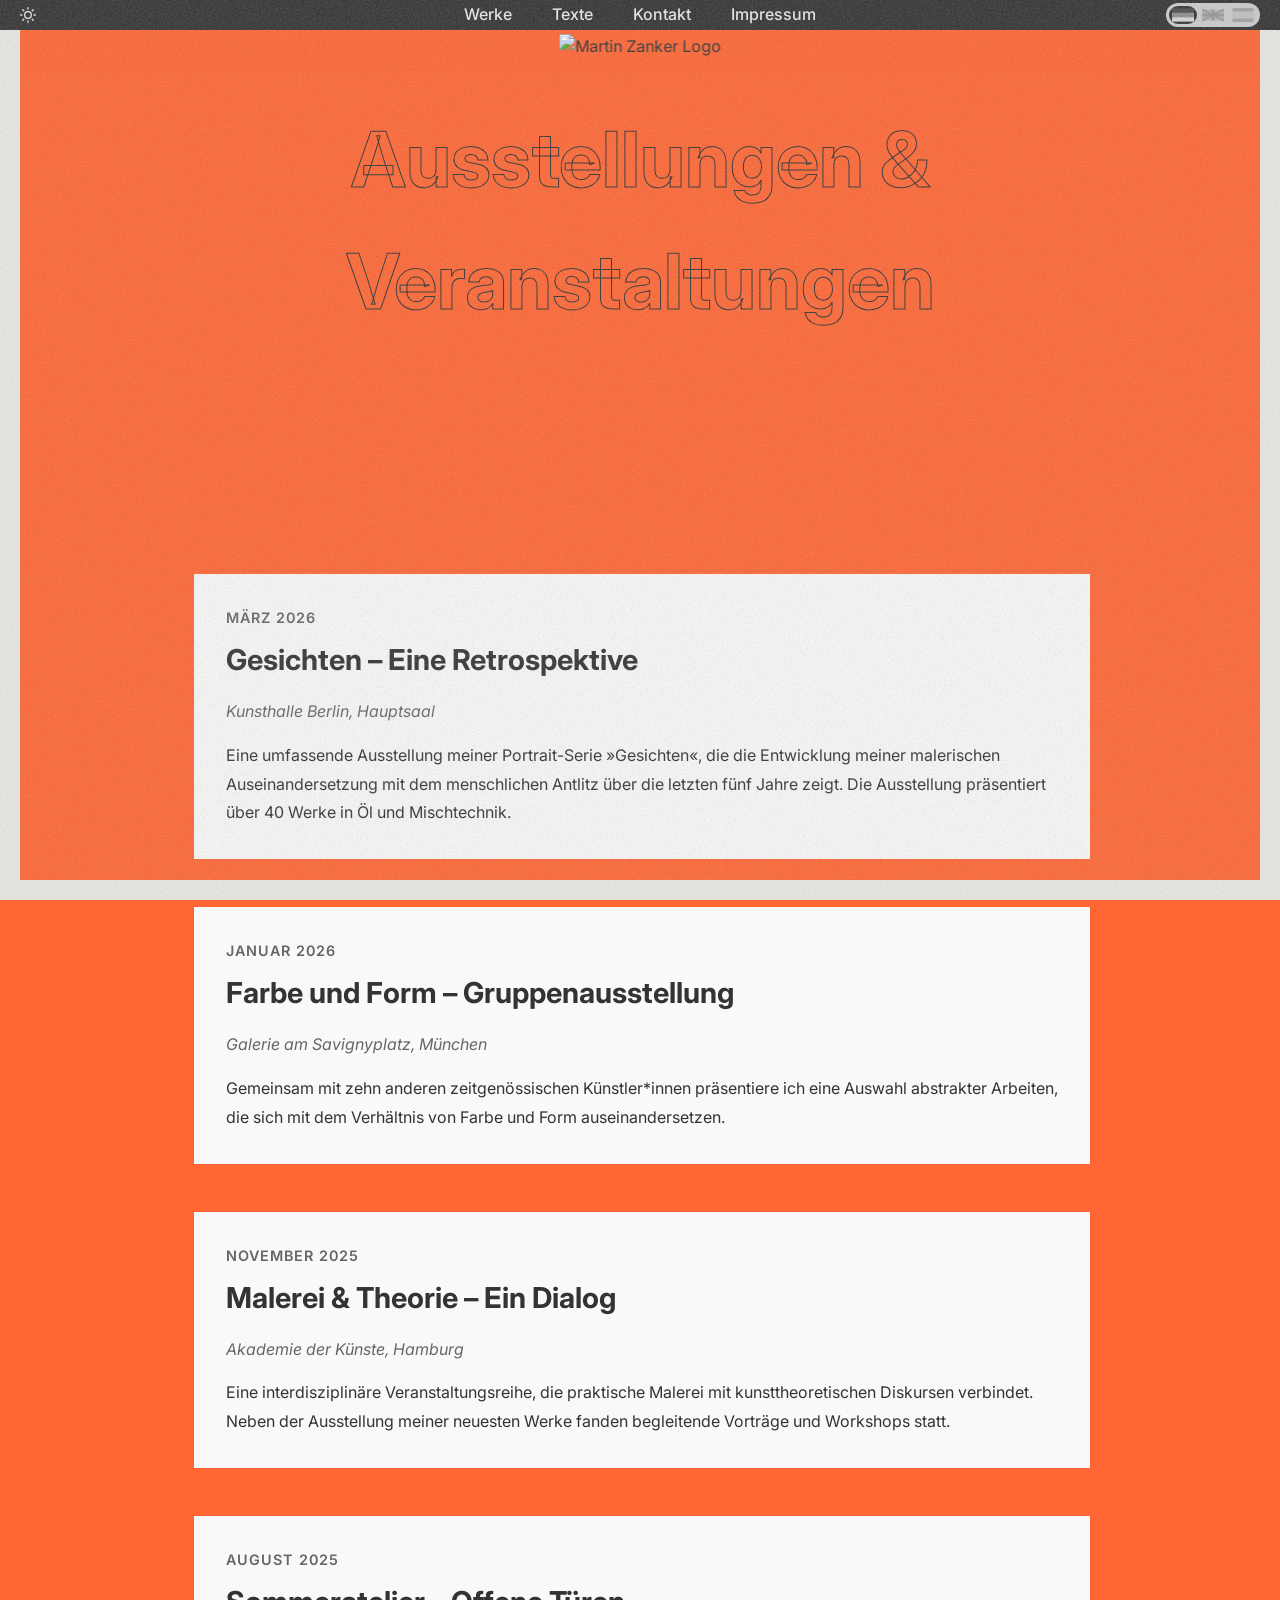
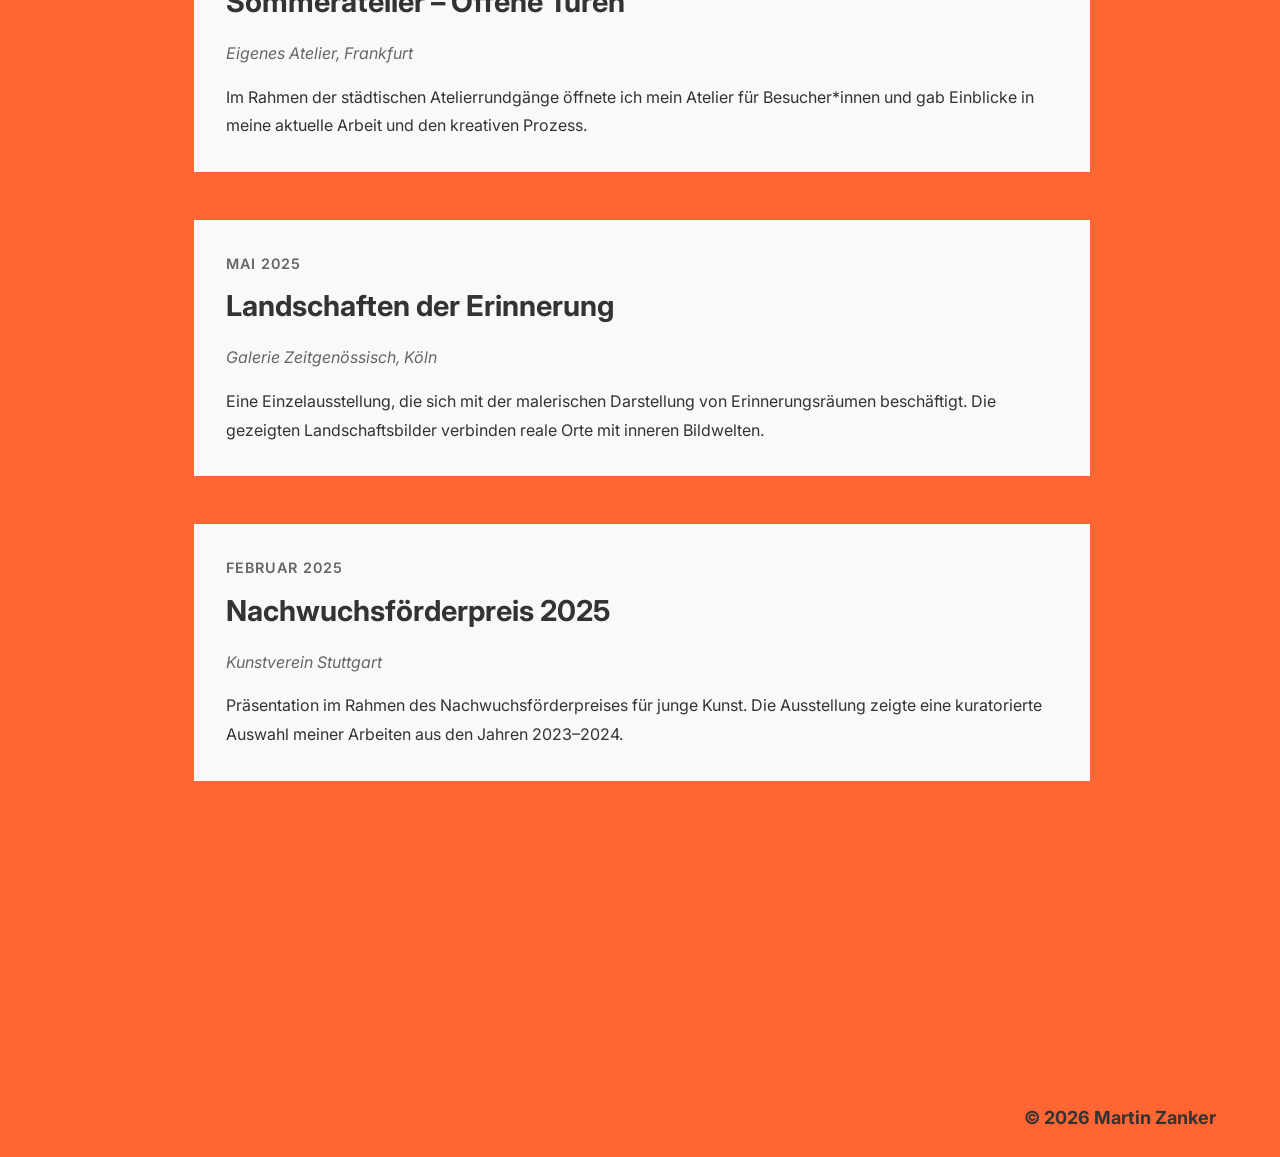
==== Code/ausstellungen.html @ c97e8cd6 "fix: iOS-Safari-Rahmenfarbe, Michael-Seitenende & Bild-Resichtbarkeit - theme-color auf allen Seiten" ====
<!DOCTYPE html>
<html lang="de">
<head>
    <meta charset="UTF-8">
    <meta name="viewport" content="width=device-width, initial-scale=1.0">
    <!-- Rahmenfarbe für die iOS-Safari-Balken; per JS (setTheme) an den Dark-Mode-Toggle gekoppelt -->
    <meta name="theme-color" content="#ff6633">
    <title>Ausstellungen - Martin Zanker</title>
    <link rel="stylesheet" href="css/styles.css">
</head>
<body class="sub-page">

    <!-- Background stripes -->
    <div class="background-stripe-top"></div>
    <div class="background-stripe-left"></div>
    <div class="background-stripe-right"></div>
    <div class="background-stripe-bottom"></div>

    <!-- Frame borders -->
    <div class="frame-border-left"></div>
    <div class="frame-border-right"></div>

    <!-- Header backdrop - solid orange behind blur -->
    <div class="header-backdrop"></div>

    <!-- Navigation -->
    <nav class="main-nav">
        <div class="nav-container">
            <label class="theme-switch">
                <input type="checkbox" class="theme-switch__checkbox">
                <div class="theme-switch__sun"></div>
                <div class="theme-switch__moon"></div>
            </label>
            <!-- Locale-Toggle (DE/EN) -->
            <div class="locale-switch" role="group" aria-label="Sprache / Language">
                <button class="locale-switch__btn active" data-locale="de" title="Deutsch" aria-label="Deutsch">
                    <svg xmlns="http://www.w3.org/2000/svg" viewBox="0 0 5 3">
                        <rect width="5" height="1" y="0" fill="currentColor" opacity="0.9"/>
                        <rect width="5" height="1" y="1" fill="currentColor" opacity="0.5"/>
                        <rect width="5" height="1" y="2" fill="currentColor" opacity="0.15"/>
                    </svg>
                </button>
                <button class="locale-switch__btn" data-locale="en" title="English" aria-label="English">
                    <svg xmlns="http://www.w3.org/2000/svg" viewBox="0 0 60 30">
                        <rect width="60" height="30" fill="currentColor" opacity="0.4"/>
                        <path d="M0,0 L60,30 M60,0 L0,30" stroke="currentColor" stroke-opacity="0.8" stroke-width="6"/>
                        <rect x="0" y="11" width="60" height="8" fill="currentColor" opacity="0.85"/>
                        <rect x="26" y="0" width="8" height="30" fill="currentColor" opacity="0.85"/>
                        <rect x="0" y="13" width="60" height="4" fill="currentColor" opacity="0.5"/>
                        <rect x="28" y="0" width="4" height="30" fill="currentColor" opacity="0.5"/>
                    </svg>
                </button>
                <button class="locale-switch__btn" data-locale="es" title="Español" aria-label="Español">
                    <svg xmlns="http://www.w3.org/2000/svg" viewBox="0 0 3 2">
                        <rect width="3" height="0.5" y="0" fill="currentColor" opacity="0.75"/>
                        <rect width="3" height="1" y="0.5" fill="currentColor" opacity="0.2"/>
                        <rect width="3" height="0.5" y="1.5" fill="currentColor" opacity="0.75"/>
                    </svg>
                </button>
            </div>

            <button class="nav-toggle" aria-label="Navigation öffnen" onclick="event.stopPropagation()">
                <span></span>
                <span></span>
                <span></span>
            </button>
            <ul class="nav-menu">
                <li><a href="werke.html" data-de="Werke" data-en="Works" data-es="Obras">Werke</a></li>
                <li><a href="reden.html" data-de="Texte" data-en="Texts" data-es="Textos">Texte</a></li>
                <li><a href="kontakt.html" data-de="Kontakt" data-en="Contact" data-es="Contacto">Kontakt</a></li>
                <li><a href="impressum.html" data-de="Impressum" data-en="Imprint" data-es="Aviso legal">Impressum</a></li>
            </ul>
        </div>
    </nav>

    <!-- Header mit Logo -->
    <header class="fixed-header" onclick="window.location.href='index.html'" style="cursor: pointer;">
        <div class="header-content">
            <img src="img/05_Logo_Inter.gif" alt="Martin Zanker Logo" class="logo-gif logo-gif-light">
            <img src="img/05_Logo_Inter_orange_Transparent.gif" alt="Martin Zanker Logo" class="logo-gif logo-gif-dark">
        </div>
    </header>

    <!-- Page Title -->
    <section class="page-title-section">
        <h1 class="page-title" data-de="Ausstellungen &amp; Veranstaltungen" data-en="Exhibitions &amp; Events" data-es="Exposiciones &amp; Eventos">Ausstellungen &amp; Veranstaltungen</h1>
    </section>

    <!-- Exhibitions List -->
    <section class="exhibitions-section">
        <div class="exhibition-list">

            <div class="exhibition-item">
                <div class="exhibition-date" data-de="März 2026" data-en="March 2026" data-es="Marzo 2026">März 2026</div>
                <div class="locale-de active">
                    <h2>Gesichten – Eine Retrospektive</h2>
                    <p class="exhibition-location">Kunsthalle Berlin, Hauptsaal</p>
                    <p class="exhibition-description">
                        Eine umfassende Ausstellung meiner Portrait-Serie »Gesichten«,
                        die die Entwicklung meiner malerischen Auseinandersetzung mit dem
                        menschlichen Antlitz über die letzten fünf Jahre zeigt.
                        Die Ausstellung präsentiert über 40 Werke in Öl und Mischtechnik.
                    </p>
                </div>
                <div class="locale-en">
                    <h2>Gesichten – A Retrospective</h2>
                    <p class="exhibition-location">Kunsthalle Berlin, Main Hall</p>
                    <p class="exhibition-description">
                        A comprehensive exhibition of my portrait series "Gesichten",
                        tracing the development of my painterly engagement with the
                        human face over the past five years.
                        The exhibition presents over 40 works in oil and mixed media.
                    </p>
                </div>
                <div class="locale-es">
                    <h2>Gesichten – Una retrospectiva</h2>
                    <p class="exhibition-location">Kunsthalle Berlín, Sala principal</p>
                    <p class="exhibition-description">
                        Una exposición exhaustiva de mi serie de retratos "Gesichten",
                        que muestra el desarrollo de mi trabajo pictórico con
                        el rostro humano a lo largo de los últimos cinco años.
                        La exposición presenta más de 40 obras en óleo y técnica mixta.
                    </p>
                </div>
            </div>

            <div class="exhibition-item">
                <div class="exhibition-date" data-de="Januar 2026" data-en="January 2026" data-es="Enero 2026">Januar 2026</div>
                <div class="locale-de active">
                    <h2>Farbe und Form – Gruppenausstellung</h2>
                    <p class="exhibition-location">Galerie am Savignyplatz, München</p>
                    <p class="exhibition-description">
                        Gemeinsam mit zehn anderen zeitgenössischen Künstler*innen
                        präsentiere ich eine Auswahl abstrakter Arbeiten, die sich mit
                        dem Verhältnis von Farbe und Form auseinandersetzen.
                    </p>
                </div>
                <div class="locale-en">
                    <h2>Colour and Form – Group Exhibition</h2>
                    <p class="exhibition-location">Galerie am Savignyplatz, Munich</p>
                    <p class="exhibition-description">
                        Together with ten other contemporary artists, I present a selection
                        of abstract works exploring the relationship between colour and form.
                    </p>
                </div>
                <div class="locale-es">
                    <h2>Color y forma – Exposición colectiva</h2>
                    <p class="exhibition-location">Galerie am Savignyplatz, Múnich</p>
                    <p class="exhibition-description">
                        Junto con diez artistas contemporáneos, presento una selección
                        de obras abstractas que exploran la relación entre color y forma.
                    </p>
                </div>
            </div>

            <div class="exhibition-item">
                <div class="exhibition-date" data-de="November 2025" data-en="November 2025" data-es="Noviembre 2025">November 2025</div>
                <div class="locale-de active">
                    <h2>Malerei &amp; Theorie – Ein Dialog</h2>
                    <p class="exhibition-location">Akademie der Künste, Hamburg</p>
                    <p class="exhibition-description">
                        Eine interdisziplinäre Veranstaltungsreihe, die praktische Malerei
                        mit kunsttheoretischen Diskursen verbindet. Neben der Ausstellung
                        meiner neuesten Werke fanden begleitende Vorträge und Workshops statt.
                    </p>
                </div>
                <div class="locale-en">
                    <h2>Painting &amp; Theory – A Dialogue</h2>
                    <p class="exhibition-location">Akademie der Künste, Hamburg</p>
                    <p class="exhibition-description">
                        An interdisciplinary series of events combining practical painting
                        with art-theoretical discourse. Alongside the exhibition of my
                        latest works, accompanying lectures and workshops took place.
                    </p>
                </div>
                <div class="locale-es">
                    <h2>Pintura &amp; Teoría – Un diálogo</h2>
                    <p class="exhibition-location">Akademie der Künste, Hamburgo</p>
                    <p class="exhibition-description">
                        Una serie interdisciplinar de eventos que combina la pintura
                        práctica con el discurso teórico artístico. Junto a la exposición
                        de mis obras más recientes, tuvieron lugar conferencias y talleres.
                    </p>
                </div>
            </div>

            <div class="exhibition-item">
                <div class="exhibition-date" data-de="August 2025" data-en="August 2025" data-es="Agosto 2025">August 2025</div>
                <div class="locale-de active">
                    <h2>Sommeratelier – Offene Türen</h2>
                    <p class="exhibition-location">Eigenes Atelier, Frankfurt</p>
                    <p class="exhibition-description">
                        Im Rahmen der städtischen Atelierrundgänge öffnete ich mein Atelier
                        für Besucher*innen und gab Einblicke in meine aktuelle Arbeit und
                        den kreativen Prozess.
                    </p>
                </div>
                <div class="locale-en">
                    <h2>Summer Studio – Open Doors</h2>
                    <p class="exhibition-location">Private Studio, Frankfurt</p>
                    <p class="exhibition-description">
                        As part of the city's studio open-day programme, I opened my studio
                        to visitors and offered insights into my current work and creative process.
                    </p>
                </div>
                <div class="locale-es">
                    <h2>Estudio de verano – Puertas abiertas</h2>
                    <p class="exhibition-location">Estudio propio, Fráncfort</p>
                    <p class="exhibition-description">
                        En el marco de las jornadas de puertas abiertas de los estudios
                        de la ciudad, abrí mi estudio a los visitantes y ofrecí una mirada
                        a mi trabajo actual y a mi proceso creativo.
                    </p>
                </div>
            </div>

            <div class="exhibition-item">
                <div class="exhibition-date" data-de="Mai 2025" data-en="May 2025" data-es="Mayo 2025">Mai 2025</div>
                <div class="locale-de active">
                    <h2>Landschaften der Erinnerung</h2>
                    <p class="exhibition-location">Galerie Zeitgenössisch, Köln</p>
                    <p class="exhibition-description">
                        Eine Einzelausstellung, die sich mit der malerischen Darstellung
                        von Erinnerungsräumen beschäftigt. Die gezeigten Landschaftsbilder
                        verbinden reale Orte mit inneren Bildwelten.
                    </p>
                </div>
                <div class="locale-en">
                    <h2>Landscapes of Memory</h2>
                    <p class="exhibition-location">Galerie Zeitgenössisch, Cologne</p>
                    <p class="exhibition-description">
                        A solo exhibition exploring the painterly representation of memory
                        spaces. The landscape works on show connect real places with
                        inner imaginary worlds.
                    </p>
                </div>
                <div class="locale-es">
                    <h2>Paisajes de la memoria</h2>
                    <p class="exhibition-location">Galerie Zeitgenössisch, Colonia</p>
                    <p class="exhibition-description">
                        Una exposición individual que explora la representación pictórica
                        de los espacios de la memoria. Las obras paisajísticas expuestas
                        conectan lugares reales con mundos imaginarios interiores.
                    </p>
                </div>
            </div>

            <div class="exhibition-item">
                <div class="exhibition-date" data-de="Februar 2025" data-en="February 2025" data-es="Febrero 2025">Februar 2025</div>
                <div class="locale-de active">
                    <h2>Nachwuchsförderpreis 2025</h2>
                    <p class="exhibition-location">Kunstverein Stuttgart</p>
                    <p class="exhibition-description">
                        Präsentation im Rahmen des Nachwuchsförderpreises für junge Kunst.
                        Die Ausstellung zeigte eine kuratorierte Auswahl meiner Arbeiten
                        aus den Jahren 2023–2024.
                    </p>
                </div>
                <div class="locale-en">
                    <h2>Young Artists Award 2025</h2>
                    <p class="exhibition-location">Kunstverein Stuttgart</p>
                    <p class="exhibition-description">
                        Presentation as part of the emerging artists award for young art.
                        The exhibition showed a curated selection of my works from 2023–2024.
                    </p>
                </div>
                <div class="locale-es">
                    <h2>Premio a jóvenes artistas 2025</h2>
                    <p class="exhibition-location">Kunstverein Stuttgart</p>
                    <p class="exhibition-description">
                        Presentación en el marco del premio de fomento a jóvenes artistas.
                        La exposición mostró una selección curada de mis obras de 2023–2024.
                    </p>
                </div>
            </div>

        </div>
    </section>

    <script src="js/script.js"></script>

    <!-- Copyright -->
    <p style="text-align: right; padding: 14rem var(--spacing-container) 1.5rem; color: var(--color-dark); font-size: var(--font-size-body); font-weight: bold;">&copy; 2026 Martin Zanker</p>
</body>
</html>
---- Code/css/styles.css ----
/* =============== FONTS =============== */

@import url('https://fonts.googleapis.com/css2?family=Inter:wght@400..900&display=swap');

@font-face {
    font-family: 'ZIGZAG';
    src: url('../fonts/ZIGZAG-NotRounded.woff2') format('woff2');
    font-weight: normal;
    font-style: normal;
}

@font-face {
    font-family: 'Andron';
    src: url('../fonts/Andron Freefont LAT Reg.woff2') format('woff2');
    font-weight: normal;
    font-style: normal;
}

/* =============== CSS CUSTOM PROPERTIES =============== */
/* Responsive values using clamp(min, preferred, max) */

:root {
    /* Colors */
    --color-primary: #ff6633;
    --color-dark: #333333;
    --color-light: #E9E9E4;
    --color-gray: #cccccc;
    --color-gray-dark: #666666;

    /* Typography - fluid scaling */
    --font-size-heading-large: clamp(48px, 8vw + 1rem, 108px);
    --font-size-heading-medium: clamp(36px, 6vw + 0.5rem, 81px);
    --font-size-body: clamp(14px, 1vw + 0.5rem, 18px);
    --font-size-body-large: clamp(16px, 1.2vw + 0.5rem, 20px);

    /* Spacing - fluid scaling */
    --spacing-section: clamp(40px, 8vh, 100px);
    --spacing-container: clamp(16px, 5vw, 80px);
    --spacing-box-padding: clamp(24px, 4vw, 80px);

    /* Frame sizes */
    --frame-width: clamp(12px, 1.5vw, 20px);
    --nav-height: 30px;
    --header-height-max: 123px;
    --header-height-min: 43px;

    /* Image sizes - responsive */
    --image-alex-width: clamp(288px, 50.4vw, 605px);
    --image-ben-height: clamp(200px, 40vh, 500px);

    /* Grid system (Müller-Brockmann) – 3 Spalten + 2 Gutters innerhalb der Seitenränder */
    --grid-gutter: 40px;
    /* 1 Spalte = (Viewport − 2×Seitenrand − 2×Gutter) / 3.
       Untergrenze 440px = der Wert am 2-Spalten-Bereich (≤1300px), damit die Bilder beim
       Überschreiten von 1300px nicht schrumpfen (stetiger Übergang statt Sprung 440→372). */
    --img-col-width: clamp(440px, calc((100vw - 2 * var(--spacing-container) - 2 * var(--grid-gutter)) / 3), 500px);

    /* Komposition: Abstand MALEREI-Oberkante zu Alex-Oberkante */
    --malerei-alex-gap: clamp(50px, 8vw, 100px);

    /* Komposition: Abstand KONZEPT-Anchor-Oberkante zu Box-Oberkante */
    --konzept-anchor-box-gap: 80px;
    /* Kalibrierung für Anchor-Position (fester Pixel-Wert) */
    --konzept-anchor-calibration: 200px;

    /* Position offsets - these replace hard-coded vh values */
    --heading-top-offset: clamp(100px, 18vh, 200px);
    --konzept-offset: clamp(300px, 53vh, 600px);
    --gesichten-offset: clamp(250px, 47vh, 550px);
    /* Box-Offset jetzt fix in Pixel für konstanten Anchor-Abstand */
    --box-margin-offset: 550px;
}

/* =============== RESET / BASIS =============== */

* {
    margin: 0;
    padding: 0;
    box-sizing: border-box;
}

html {
    scroll-behavior: smooth;
    overflow-x: hidden; /* Verhindert horizontalen Viewport-Overflow durch 120vw-Boxen (v.a. Portrait) */
    background-color: #E9E9E4; /* Light frame color for overscroll */
    overscroll-behavior-y: none;
}

body {
    font-family: 'Inter', -apple-system, BlinkMacSystemFont, 'Segoe UI', sans-serif;
    font-size: 16px;
    line-height: 1.6;
    position: relative;
    overflow-x: hidden;
    color: #333333;
    background-color: #ff6633; /* Match html background - prevents transparency issues */
    overscroll-behavior-y: none; /* Prevent rubber band effect */
    hyphens: auto;
    -webkit-hyphens: auto;
}

/* Fixed frame border - split into separate elements for different z-indexes */
/* Bottom border - above everything */
body::before {
    content: '';
    position: fixed;
    left: 0;
    right: 0;
    bottom: 0;
    height: 20px;
    background-color: #E9E9E4;
    pointer-events: none;
    z-index: 9999; /* Above all content, below grain overlay (10000) */
}

/* Left and right vertical frame borders - above content but below nav layers */
.frame-border-left,
.frame-border-right {
    position: fixed;
    top: 29px; /* 1px Überlappung mit stripe-top gegen Sub-Pixel-Linie */
    bottom: 19px; /* 1px Überlappung mit stripe-bottom */
    width: 20px;
    background-color: #E9E9E4;
    pointer-events: none;
    z-index: 999; /* Above header (998), below nav/stripe-top (1000) */
}

.frame-border-left {
    left: 0;
}

.frame-border-right {
    right: 0;
}

/* Fix for Safari bottom bar color sampling */
.bottom-bar-fix {
    position: fixed;
    bottom: 0;
    left: 0;
    right: 0;
    height: 1px;
    background-color: #E9E9E4; /* Match light frame */
    z-index: 10001; /* Above everything */
    pointer-events: none;
}

body.dark-mode .bottom-bar-fix {
    background-color: #1a1a1a; /* Match dark frame */
}

/* Paper texture overlay - coarser grain for main page */
body::after {
    content: '';
    position: fixed;
    top: 0;
    left: 0;
    width: 100%;
    height: 100%;
    pointer-events: none;
    z-index: 10000;
    background-image: url("data:image/svg+xml,%3Csvg viewBox='0 0 256 256' xmlns='http://www.w3.org/2000/svg'%3E%3Cfilter id='paper'%3E%3CfeTurbulence type='fractalNoise' baseFrequency='0.5' numOctaves='3' stitchTiles='stitch'/%3E%3CfeColorMatrix type='matrix' values='0.3 0.3 0.3 0 0 0.3 0.3 0.3 0 0 0.3 0.3 0.3 0 0 0 0 0 1 0'/%3E%3C/filter%3E%3Crect width='100%25' height='100%25' filter='url(%23paper)' fill='%23808080'/%3E%3C/svg%3E");
    background-size: 250px 250px;
    background-repeat: repeat;
    opacity: 0.25; /* Light mode - stronger grain */
}

/* Dark mode grain - reduced opacity */
body.dark-mode::after {
    opacity: 0.20;
}

/* Background stripes - dark gray frame behind navigation */
.background-stripe-top,
.background-stripe-bottom,
.background-stripe-left,
.background-stripe-right {
    position: fixed;
    background-color: #333333;
    z-index: 1; /* Above body background, below content (5) and header (998) */
    pointer-events: none;
}

.background-stripe-top {
    top: 0;
    left: 0;
    right: 0;
    height: 30px;
    z-index: 1000; /* Same level as nav — covers frame-border corners at top */
}

.background-stripe-bottom {
    bottom: 0;
    left: 0;
    right: 0;
    height: 20px;
}

.background-stripe-left {
    top: 0;
    bottom: 0;
    left: 0;
    width: 20px;
}

.background-stripe-right {
    top: 0;
    bottom: 0;
    right: 0;
    width: 20px;
}

/* =============== NAVIGATION =============== */

.main-nav {
    position: fixed;
    top: 0;
    left: 0;
    width: 100%;
    background-color: rgba(51, 51, 51, 0.8); /* 80% opaque dark gray with blur */
    backdrop-filter: blur(20px) saturate(180%);
    -webkit-backdrop-filter: blur(20px) saturate(180%);
    z-index: 1000;
    box-shadow: none;
    height: 30px;
    cursor: pointer;
}

/* Solid layer below nav - content scrolls between these layers */

.nav-container {
    max-width: 1400px;
    margin: 0 auto;
    padding: 0 5%;
    display: flex;
    justify-content: center;
    align-items: center;
    height: 30px;
    position: relative;
}

.nav-logo {
    display: none;
}

.nav-menu {
    display: flex;
    list-style: none;
    gap: 2.5rem;
}

.nav-menu li a {
    color: #E9E9E4;
    text-decoration: none;
    font-weight: 500;
    transition: opacity 0.3s;
    position: relative;
}

.nav-menu li a:hover {
    opacity: 0.8;
}

.nav-menu li a::after {
    content: '';
    position: absolute;
    bottom: -5px;
    left: 0;
    width: 0;
    height: 2px;
    background-color: #E9E9E4;
    transition: width 0.3s;
}

.nav-menu li a:hover::after {
    width: 100%;
}

/* Mobile Navigation Toggle */
.nav-toggle {
    display: none;
    flex-direction: column;
    background: none;
    border: none;
    cursor: pointer;
    padding: 0;
}

.nav-toggle span {
    width: 25px;
    height: 3px;
    background-color: #E9E9E4;
    margin: 3px 0;
    transition: 0.3s;
}

/* =============== HEADER =============== */

/* Orange backdrop behind header - prevents blur artifacts */
.header-backdrop {
    position: fixed;
    top: 0;
    left: 0;
    right: 0;
    height: 153px; /* Nav (30px) + shrinking Header max (123px) */
    background-color: #ff6633;
    z-index: 2; /* Above background-stripes (1), below content (5) */
    pointer-events: none;
}

.sub-page .header-backdrop {
    height: 73px; /* Nav (30px) + fixed header (43px) */
}

header {
    position: fixed;
    top: 30px;
    left: 0;
    display: flex;
    justify-content: center;
    align-items: center;
    width: 100%;
    background-color: rgba(255, 102, 51, 0.75); /* 75% opaque orange with blur */
    backdrop-filter: blur(25px) saturate(100%);
    -webkit-backdrop-filter: blur(25px) saturate(100%);
    border-top: none;
    border-bottom: none;
    z-index: 998;
    box-shadow: none;
}

/* Shrinking header (landing page) - starts at 123px, shrinks to 43px */
.shrinking-header {
    height: 123px;
    transition: none; /* No CSS transition, JS handles it directly */
}

/* Fixed header (other pages) - always 43px */
.fixed-header {
    height: 43px;
}

.fixed-header .logo-gif {
    height: 32px;
    transform: translate(-50%, calc(-50% - 2px));
}

.header-content {
    position: relative;
    width: 100%;
    height: 100%;
    display: flex;
    justify-content: center;
    align-items: center;
}

/* Logo video - replaces logo text */
.logo-video,
.logo-gif {
    height: 86px; /* 20% smaller than MALEREI (108px × 0.8 = 86px) */
    width: auto;
    max-width: calc(100vw - 2rem - 40px); /* Nie breiter als Fenster minus Padding und Rahmen */
    object-fit: contain; /* Seitenverhältnis beibehalten, nie stauchen */
    will-change: transform, height;
    transition: none;
    position: absolute;
    top: 50%;
    left: 50%;
    transform: translate(-50%, -50%);
    display: block;
}

/* Logo text - simple dark gray text like MALEREI (kept for fallback) */
.logo-text {
    font-family: 'Inter', sans-serif;
    font-size: 108px; /* Same as MALEREI */
    font-weight: 700;
    letter-spacing: -0.08em; /* Same tight spacing as MALEREI */
    text-transform: uppercase;
    margin: 0;
    color: #333333; /* Dark gray like MALEREI */
    will-change: transform, font-size;
    transition: none;
    position: absolute;
    top: 50%;
    left: 50%;
    transform: translate(-50%, -50%);
    white-space: nowrap;
}

/* =============== MAIN HEADING =============== */

.main-heading-container {
    position: relative;
    display: grid;
    place-items: start center;
    min-height: 100vh;
    padding-top: var(--heading-top-offset);
    z-index: 5;
}

/* =============== KONZEPT HEADING =============== */

.konzept-heading-container {
    position: relative;
    display: grid;
    place-items: start start;
    min-height: 100vh;
    padding-top: calc(50vh + 18.5vh);
    /* Bei schmalem Fenster nach rechts verschieben (26px bei ≤400px, 0px bei ≥1400px) */
    margin-left: max(0px, calc(26px - (100vw - 400px) * 0.026));
    padding-left: var(--spacing-container);
}

.konzept-heading {
    font-family: 'Inter', sans-serif;
    font-size: var(--font-size-heading-large);
    font-weight: 850;
    letter-spacing: -0.08em;
    text-transform: uppercase;
    margin: 0;
}

/* Fading effect for filled headings */
.main-heading-filled,
.konzept-heading-filled,
.unterpunkt-heading-filled,
.gesichten-anchor-filled {
    transition: opacity 0.3s ease;
}

.faded-out {
    opacity: 0;
}

.konzept-heading-filled {
    color: #333333;
    grid-column: 1;
    grid-row: 1;
    margin: 0;
    position: relative;
    z-index: 1; /* Behind box (2) */
    pointer-events: none;
}

.konzept-heading-anchor {
    color: var(--color-gray);
    position: absolute;
    /* Position (top/left) wird per JavaScript auf load/resize gesetzt */
    top: 0;
    left: 0;
    pointer-events: none;
    will-change: transform;
    font-family: 'Inter', sans-serif;
    font-size: var(--font-size-heading-large);
    font-weight: 850;
    letter-spacing: -0.08em;
    text-transform: uppercase;
    margin: 0;
    z-index: 0; /* Hinter box (DOM-Reihenfolge: Box überdeckt Anchor-Überlappung) */
}

.konzept-heading-outline {
    color: transparent;
    -webkit-text-stroke: 2px var(--color-dark);
    text-stroke: 2px var(--color-dark);
    grid-column: 1;
    grid-row: 1;
    margin: 0;
    position: relative;
    z-index: 5;
    pointer-events: none;
}

/* =============== CONTENT BOX =============== */

.content-box-wrapper {
    position: relative;
    padding-top: 0px;
    margin-top: calc(var(--box-margin-offset) * -1);
    padding-left: var(--spacing-container);
    z-index: 2;
}

.content-box {
    background-color: var(--color-gray);
    padding: var(--spacing-box-padding);
    width: 120vw;
    max-width: none;
    border-radius: 0;
    position: relative;
    will-change: transform;
}

/* Hintergrund nach links verlängern (Boxen sind rechtsseitig positioniert) */
.content-box::before {
    content: '';
    position: absolute;
    top: 0;
    bottom: 0;
    right: 100%;
    width: 100vw;
    background-color: var(--color-gray);
    z-index: 0;
}

/* Box-specific grain removed - using global page grain instead */

.content-box h2,
.content-box p {
    position: relative;
    z-index: 2;
}

.content-box h2 {
    color: #ff6633;
    font-size: 2rem;
    margin-bottom: 1.5rem;
    font-weight: 700;
}

.content-box p {
    color: #ff6633;
    font-size: clamp(0.9rem, 0.7rem + 1vw, 1.2rem);
    line-height: 1.8;
    margin-bottom: 1.2rem;
    max-width: calc(80vw - 175px); /* Adjusted for frame, +80px weiter links */
    hyphens: auto;
    text-align: justify;
}

.content-box p:last-child {
    margin-bottom: 0;
}

/* =============== RIVUS ANCHOR CONTAINER =============== */

.gesichten-anchor-container,
.rivus-anchor-container {
    position: relative;
    display: grid;
    place-items: start end; /* Rechtsbündig */
    min-height: 100vh;
    padding-top: calc(50vh + 18.5vh);
    /* Abstand zum rechten Rand (gleich wie Box 1 zum linken Rand) */
    padding-right: var(--spacing-container);
}

.gesichten-anchor-filled,
.gesichten-anchor-outline,
.gesichten-anchor-gray,
.rivus-anchor-filled,
.rivus-anchor-outline,
.rivus-anchor-gray {
    font-family: 'Inter', sans-serif;
    font-size: var(--font-size-heading-large);
    font-weight: 850;
    letter-spacing: -0.08em;
    text-transform: uppercase;
    margin: 0;
}

.gesichten-anchor-filled,
.gesichten-anchor-outline,
.gesichten-anchor-gray {
    hyphens: none;
}

.gesichten-anchor-filled,
.rivus-anchor-filled {
    color: var(--color-dark);
    grid-column: 1;
    grid-row: 1;
    position: relative;
    top: var(--gesichten-offset);
    z-index: 1;
    pointer-events: none;
}

.gesichten-anchor-gray,
.rivus-anchor-gray {
    color: var(--color-gray);
    position: absolute;
    /* Position (top/left) wird per JavaScript auf load/resize gesetzt */
    top: 0;
    left: 0;
    pointer-events: none;
    will-change: transform;
    z-index: 0;
}

.gesichten-anchor-outline,
.rivus-anchor-outline {
    color: transparent;
    -webkit-text-stroke: 2px var(--color-dark);
    text-stroke: 2px var(--color-dark);
    grid-column: 1;
    grid-row: 1;
    position: relative;
    top: var(--gesichten-offset);
    z-index: 5;
    pointer-events: none;
}

/* =============== SECOND CONTENT BOX =============== */

.content-box-wrapper-2 {
    position: relative;
    padding-top: 0px;
    margin-top: clamp(-500px, -74vh, -350px);
    /* Rechts-Offset wird per JavaScript im Transform gesteuert */
    padding-right: var(--spacing-container);
    z-index: 2;
}

.content-box-2 {
    background-color: var(--color-gray);
    padding: var(--spacing-box-padding);
    padding-top: calc(var(--spacing-box-padding) + 5px);
    width: 120vw;
    max-width: none;
    border-radius: 0;
    position: relative;
    will-change: transform;
    margin-left: -20vw;
}

/* RIVUS: Hintergrund nach rechts verlängern (linksseitig positioniert) */
.content-box-wrapper-2 > .content-box-2::after {
    content: '';
    position: absolute;
    top: 0;
    bottom: 0;
    left: 100%;
    width: 100vw;
    background-color: var(--color-gray);
    z-index: 0;
}

/* GESICHTEN: Hintergrund nach links verlängern (rechtsseitig positioniert) */
#gesichten-content-box::before {
    content: '';
    position: absolute;
    top: 0;
    bottom: 0;
    right: 100%;
    width: 100vw;
    background-color: var(--color-gray);
    z-index: 0;
}

.content-box-2 h2,
.content-box-2 p {
    position: relative;
    z-index: 2;
}

/* RIVUS-Text: sanfter Übergang der per JS gesetzten Zentrierung/Breite bei Breiten-Änderung.
   An .theme-transitioning gekoppelt → beim ersten Laden kein Animations-Slide. */
body.theme-transitioning #rivus-content-box p {
    transition: transform 0.35s ease, max-width 0.35s ease;
}

.content-box-2 h2 {
    font-family: 'Inter', sans-serif;
    font-size: 1.8rem;
    margin-top: 0;
    margin-bottom: 1.5rem;
    color: #ff6633;
    font-weight: 700;
}

.content-box-2 p {
    color: #ff6633;
    font-size: clamp(0.9rem, 0.7rem + 1vw, 1.2rem);
    line-height: 1.8;
    margin-bottom: 1.2rem;
    max-width: calc(70vw - 20px - 10rem - 150px);
    margin-left: calc(20vw + 20px + 180px);
    text-align: justify;
}

.content-box-2 p:first-child {
    margin-top: -10px;
}

#rivus-content-box .lang-container {
    padding-top: 1.5em;
}

#mythus-box .lang-container {
    margin-top: -1.5em;
}

/* GESICHTEN-Box: Text zentriert, breiter (Landscape + Desktop) */
#gesichten-content-box p {
    margin-left: 20vw;
    margin-right: auto;
    max-width: calc(60vw - 2 * var(--spacing-box-padding));
}


/* =============== UNTERPUNKT 1 HEADING =============== */

.unterpunkt-heading-container {
    position: relative;
    display: grid;
    place-items: start start;
    min-height: 100vh;
    padding-top: calc(50vh + 735px);
    padding-left: var(--spacing-container);
}

.unterpunkt-heading {
    font-family: 'Inter', sans-serif;
    font-size: var(--font-size-heading-medium);
    font-weight: 850;
    letter-spacing: -0.08em;
    text-transform: uppercase;
    margin: 0;
}

.unterpunkt-heading-filled {
    color: var(--color-dark);
    grid-column: 1;
    grid-row: 1;
    margin: 0;
    position: relative;
    z-index: 1;
    pointer-events: none;
}

.unterpunkt-heading-outline {
    color: transparent;
    -webkit-text-stroke: 2px var(--color-dark);
    text-stroke: 2px var(--color-dark);
    grid-column: 1;
    grid-row: 1;
    margin: 0;
    position: relative;
    z-index: 5;
    pointer-events: none;
}

.unterpunkt-heading-image {
    display: block;
    width: var(--img-col-width);
    height: auto;
    object-fit: cover;
    will-change: transform;
}

/* Container for unterpunkt heading image */
.unterpunkt-heading-container .image-with-info {
    position: absolute;
    right: calc(clamp(20px, 5vw, 55px) + 80px); /* 80px weiter links */
    /* top wird per JavaScript berechnet */
    grid-column: 1;
    grid-row: 1;
    z-index: 4; /* Unter RIVUS Outline (5) */
    transition: top 0.3s ease;
}

body.no-image-transition .unterpunkt-heading-container .image-with-info,
body.no-image-transition .content-box-wrapper,
body.no-image-transition .content-box-wrapper-2,
body.no-image-transition .mythus-box-wrapper,
body.no-image-transition .gesichten-content-box-wrapper,
body.no-image-transition .main-heading-image {
    transition: none !important;
}


.main-heading {
    font-family: 'Inter', sans-serif;
    font-size: var(--font-size-heading-large);
    font-weight: 850;
    letter-spacing: -0.08em;
    text-transform: uppercase;
    margin: 0;
}

/* MALEREI-Überschrift: 2° von links nach rechts ansteigend (nur CSS, kein JS-Transform) */
.main-heading {
    rotate: -2deg;
}
/* Alle anderen Überschriften: rotate(-2deg) wird im JS-Transform eingebaut */

.main-heading-filled {
    color: var(--color-dark);
    grid-column: 1;
    grid-row: 1;
    z-index: 1;
}

.main-heading-image {
    display: block;
    width: 100%;
    max-width: var(--image-alex-width);
    height: auto;
    object-fit: cover;
    will-change: transform;
}

/* Container for main heading image */
/* Alex's top edge is --malerei-alex-gap below MALEREI's top edge */
.main-heading-container .image-with-info {
    grid-column: 1;
    grid-row: 1;
    z-index: 2;
    margin-top: var(--malerei-alex-gap);
}

@media (min-width: 641px) {
    .main-heading-container .words-stair {
        margin-bottom: -4px; /* 100px tiefer als globale 96px */
        margin-left: 32px;   /* 80px weiter rechts als globale -48px */
    }
}

@media (min-width: 641px) {
    #mythus-daniel-container .words-stair {
        margin-left: 182px;  /* 230px weiter rechts als globale -48px */
        margin-bottom: -14px; /* 110px tiefer als globale 96px */
    }
    #michael-image-with-info .words-stair {
        margin-left: 152px;  /* 200px weiter rechts als globale -48px */
        margin-bottom: 1px;  /* 95px tiefer als globale 96px */
    }
}

@media (min-width: 1025px) {
    #michael-image-with-info .words-stair {
        margin-left: 182px;
    }
    #ben-image-with-info .words-stair {
        margin-bottom: 51px;
    }
    #mythus-daniel-image-with-info .image-info {
        top: 80px;
    }
    #mythus-daniel-image-with-info .words-stair {
        transform: translate(30px, 200px);
    }
}

.main-heading-outline {
    color: transparent;
    -webkit-text-stroke: 2px var(--color-dark);
    text-stroke: 2px var(--color-dark);
    grid-column: 1;
    grid-row: 1;
    z-index: 3;
}

/* =============== SECTIONS =============== */

section {
    position: relative;
    width: 100%;
    min-height: 50vh;
    padding: 5% 8%;
}

.hero-section {
    min-height: 60vh;
    padding-top: 3%;
    /* margin-top set dynamically by JavaScript */
}

.gallery-section {
    min-height: 100vh;
    padding-top: 10%;
}

.theory-section {
    min-height: 60vh;
    padding: 10% 8%;
}

.design-section {
    min-height: 60vh;
    padding: 10% 8%;
}

/* =============== TEXT-CONTAINER =============== */

.text-container {
    position: relative;
    font-family: 'Inter', sans-serif;
    line-height: 0.8;
    margin-bottom: 5%;
}

.text-container-2 {
    margin-bottom: 5%;
}

.text-container-3 {
    text-align: right;
    margin-left: auto;
    margin-right: 10%;
    max-width: 600px;
}

.text-container-4 {
    margin-top: 5%;
}

.andron-part {
    font-family: 'Inter', sans-serif;
    margin-left: 12%;
}

/* =============== TEXT-STYLES =============== */

.text-behind,
.text-front {
    position: absolute;
    font-size: clamp(3rem, 8vw, 8rem);
    font-weight: bold;
    transition: opacity 0.3s ease-in-out;
    -webkit-font-smoothing: antialiased;
    -moz-osx-font-smoothing: grayscale;
    white-space: nowrap;
}

/* =============== IMAGE GRID =============== */

.image-grid {
    display: grid;
    grid-template-columns: repeat(auto-fit, minmax(300px, 1fr));
    gap: 2rem;
    margin-top: 5%;
}

/* =============== IMAGE CONTAINER =============== */

.image-container,
.image-container-2,
.image-container-3,
.image-container-4,
.image-container-5 {
    position: relative;
    width: 100%;
    aspect-ratio: 3/4;
    overflow: hidden;
    border-radius: 4px;
    cursor: pointer;
}

.parallax-image,
.hover-image {
    position: absolute;
    width: 100%;
    height: 100%;
    object-fit: cover;
    transition: opacity 0.5s ease-in-out, transform 0.5s ease;
}

.hover-image {
    opacity: 0;
}

.image-container:hover .hover-image,
.image-container-2:hover .hover-image,
.image-container-3:hover .hover-image,
.image-container-4:hover .hover-image,
.image-container-5:hover .hover-image {
    opacity: 1;
    z-index: 4;
}

.image-container:hover .parallax-image,
.image-container-2:hover .parallax-image,
.image-container-3:hover .parallax-image,
.image-container-4:hover .parallax-image,
.image-container-5:hover .parallax-image {
    opacity: 0;
    transform: scale(1.05);
}

/* =============== RESPONSIVE DESIGN =============== */
/* 3 Breakpoints: Desktop (>1024px), Tablet (641-1024px), Mobile (<=640px) */

/* ===== TABLET (max-width: 1024px) ===== */
@media (max-width: 1024px) {
    :root {
        --spacing-container: clamp(16px, 4vw, 60px);
        --spacing-box-padding: clamp(20px, 3vw, 60px);
        --image-alex-width: clamp(180px, 40vw, 350px);
        --image-ben-height: clamp(180px, 35vh, 400px);
        /* Box-Offset und Kalibrierung fix für Tablet */
        --box-margin-offset: 450px;
        --konzept-anchor-calibration: 160px;
        /* Tablet: 2-Spalten-Raster (Bild + Text) statt 3-Spalten */
        --grid-gutter: 30px;
        --img-col-width: clamp(200px, calc((100vw - 2 * var(--spacing-container) - var(--grid-gutter)) / 2), 420px);
    }
}

/* ===== SCHMALMODUS HOVER-GERÄT (≤ 639px, Maus/Trackpad) ===== */
@media (hover: hover) and (pointer: fine) and (max-width: 639px) {
    :root {
        --image-alex-width: clamp(252px, 56vw, 490px);
    }
}

/* ===== SCHMALES DESKTOP (1025–1300px): noch 2-Spalten für größere Bilder ===== */
@media (min-width: 1025px) and (max-width: 1300px) {
    :root {
        --grid-gutter: 30px;
        --img-col-width: clamp(260px, calc((100vw - 2 * var(--spacing-container) - var(--grid-gutter)) / 2), 440px);
    }
}

/* ===== TABLET - Ben neben Text (601-1024px) ===== */
@media (max-width: 1024px) and (min-width: 641px) {
    .unterpunkt-heading-container .image-with-info {
        right: clamp(20px, 3vw, 40px);
    }

    .content-box-2 p {
        max-width: calc(60vw - 40px - 8rem);
        margin-left: calc(20vw + 20px + 120px);
    }

    #ben-container .words-stair {
        margin-left: -128px; /* 80px weiter links als globale -48px */
        margin-bottom: -154px; /* 250px tiefer als globale 96px */
    }
}

@media (max-width: 1024px) and (min-width: 641px) {
    body:not(.orient-landscape) #ben-container .words-stair {
        margin-left: -98px; /* +30px gegenüber iPad allgemein */
    }
}

@media (max-width: 1400px) and (min-width: 641px) {
    body.orient-landscape #ben-container .words-stair {
        margin-left: -38px;   /* 90px rechts von iPad allgemein (-128px) */
        margin-bottom: 21px;  /* 45px tiefer als vorher (66px) */
    }
    body.orient-landscape #mythus-daniel-container .words-stair {
        margin-left: -18px;   /* 200px links von Desktop (182px) */
        margin-bottom: 56px;  /* 70px höher als Desktop (-14px) */
    }
}

/* ===== MOBILE (max-width: 640px) ===== */
@media (max-width: 640px) {
    :root {
        --spacing-container: 16px;
        --spacing-box-padding: 20px;
        --image-alex-width: clamp(242px, 82.6vw, 386px);
        --image-ben-height: 80vh;
        --heading-top-offset: 540px;
        --malerei-alex-gap: clamp(-385px, 8vw, -335px); /* -385px tiefer als Standard */
        --konzept-offset: clamp(200px, 40vh, 350px);
        --gesichten-offset: clamp(180px, 35vh, 300px);
        /* Schriftgrößen proportional zum iPad skaliert (Faktor ~0.5) */
        --font-size-heading-large: clamp(63px, 19.6vw, 82px);
        --font-size-heading-medium: clamp(43px, 13.7vw, 59px);
        /* Box-Offset fix für Mobile */
        --box-margin-offset: 350px;
        /* Kalibrierung für Mobile (fester Pixel-Wert) */
        --konzept-anchor-calibration: 120px;
    }

    /* Letter-spacing-Kompensation: trailing -0.08em verschiebt visuellen Mittelpunkt */
    .main-heading {
        padding-right: 0.08em;
    }

/* Unterpunkt-Bild: Position wird per JS gesetzt */
    .unterpunkt-heading-container .image-with-info {
        position: absolute;
        right: auto;
        left: auto;
    }

    /* Wrapper-Container transparent — pointer-events werden über .content-box/.content-box-2 geregelt */
    .content-box-wrapper,
    .content-box-wrapper-2,
    #mythus-box-wrapper,
    #gesichten-content-box-wrapper {
        z-index: 10;
        pointer-events: none;
    }

    /* Mobile: Bilder hinter allem (Schriften + Textboxen) */
    #ben-image-with-info,
    #mythus-daniel-image-with-info,
    #michael-image-with-info,
    #marcus-image-with-info {
        position: fixed !important;
        left: 20px !important;
        width: calc(100vw - 40px) !important;
        height: auto !important;
        max-height: 80vh !important;
        overflow: visible;
        opacity: 0;
        transition: opacity 0.2s ease;
        z-index: 0;
        transform: none !important;
        pointer-events: none;
    }

    #ben-container,
    #mythus-daniel-container {
        z-index: auto; /* Kein Stacking-Context – Ben/Daniel landen im Root-Context */
    }


    #ben-image-with-info .unterpunkt-heading-image,
    #mythus-daniel-image-with-info .unterpunkt-heading-image,
    #michael-image-with-info .unterpunkt-heading-image,
    #marcus-image-with-info .unterpunkt-heading-image {
        width: 100% !important;
        height: auto !important;
        max-height: 80vh !important;
        margin-top: 0 !important;
        object-fit: cover;
        object-position: top center;
    }

    .konzept-heading-outline,
    .gesichten-anchor-outline,
    .rivus-anchor-outline {
        z-index: 15;
    }

    /* RIVUS: Bild+Gradient(0) < Anchor(2) < Filled(3) < Outline(15) < StairOverlay(20) < Ghost(21) */
    .rivus-anchor-gray   { z-index: 2; }
    .rivus-anchor-filled { z-index: 3; }

    /* Original-Treppentext im Bild-Container verstecken (Gradient bleibt sichtbar) */
    #ben-image-with-info .words-stair { visibility: hidden; }

    /* Ben-Treppentext-Overlay: eigener Stacking-Context im Root, über allen Anchor-Schriften */
    #ben-stair-overlay {
        position: fixed;
        z-index: 20;
        left: 20px;
        width: calc(100vw - 40px);
        display: flex;
        flex-direction: column;
        justify-content: flex-end;
        padding: 14px 16px;
        pointer-events: none;
        opacity: 0;
        transition: opacity 0.2s ease;
        box-sizing: border-box;
    }

    /* Anchor-Container transparent, aber sichtbare Kindelemente blockieren Taps */
    #rivus-anchor-container,
    #mythus-anchor-container,
    #gesichten-anchor-container { pointer-events: none; }

    /* Wipe-Z-Reihenfolge: Images(z:1/2) < Gray(z:3) < Filled(z:4) < TextBox(z:10) < Outline(z:15) */
    #mythus-anchor           { z-index: 3; }
    #gesichten-anchor-gray   { z-index: 3; }
    #mythus-anchor-container .konzept-heading-filled,
    #gesichten-anchor-container .gesichten-anchor-filled { z-index: 4; }

    .rivus-anchor-gray,
    .rivus-anchor-filled,
    .rivus-anchor-outline,
    .konzept-heading-filled,
    .konzept-heading-outline,
    .gesichten-anchor-gray,
    .gesichten-anchor-filled,
    .gesichten-anchor-outline { pointer-events: auto; }

    /* Content-Boxen blockieren Taps auf verdeckten Bildbereichen (Wrapper bleibt transparent) */
    .content-box,
    .content-box-2 { pointer-events: auto; }

    /* RIVUS-Schriften tiefer auf Mobile */
    #rivus-anchor-container .rivus-anchor-filled,
    #rivus-anchor-container .rivus-anchor-outline {
        top: calc(var(--gesichten-offset) + 40px + 352px) !important;
    }

    /* MYTHUS-Schriften tiefer auf Mobile (analog RIVUS) */
    #mythus-anchor-container .konzept-heading-filled,
    #mythus-anchor-container .konzept-heading-outline {
        top: calc(var(--konzept-offset) + 352px) !important;
    }

    /* GESICHTEN-Schriften tiefer auf Mobile (analog RIVUS/MYTHUS) */
    #gesichten-anchor-container .gesichten-anchor-filled,
    #gesichten-anchor-container .gesichten-anchor-outline {
        top: calc(var(--gesichten-offset) + 352px) !important;
        font-size: 60px !important;
    }

    #gesichten-anchor-gray {
        font-size: 60px !important;
    }

    /* Clip-Container übernimmt overflow:hidden; äußerer Container kann overflow:visible */
    .image-clip {
        position: absolute;
        top: 0; left: 0;
        width: 100%; height: 100%;
        overflow: hidden;
    }

    /* Mobile: Overlay deckt volle Bildfläche ab (inset: 0 aus Basis-Regel bleibt erhalten) */
    /* Zeichen werden via .info-active .char (aus Basis-Regel) sichtbar */
    .unterpunkt-heading-container .info-line {
        font-size: clamp(12px, 2.5vw, 16px);
    }

    .unterpunkt-heading-container .info-details {
        font-size: clamp(10px, 2vw, 14px);
        margin-left: 0;
    }

    /* KONZEPT-Box: Blocksatz, symmetrisch innerhalb des sichtbaren Bereichs */
    .content-box p {
        text-align: justify;
        max-width: calc(100vw - 72px); /* 2×spacing-container (16px) + 2×box-padding (20px) */
        margin-left: 0;
        margin-right: 0;
    }

    /* Text nimmt volle Breite ein (kein Ben daneben) */
    .content-box-2 p {
        max-width: calc(100vw - 40px - 3rem);
        margin-left: calc(20vw + 20px);
    }

    /* Boxen weniger breit auf Mobile */
    .content-box,
    .content-box-2 {
        width: 110vw;
    }

    .content-box-2 {
        margin-left: -10vw;
    }

    /* KONZEPT-Box: Volle Breite, Blocksatz, mittig */
    .content-box:not(#mythus-box) {
        padding-left: var(--spacing-box-padding) !important;
        padding-right: var(--spacing-box-padding) !important;
        margin-left: auto !important;
        margin-right: auto !important;
    }
    .content-box:not(#mythus-box) p {
        text-align: justify;
        max-width: calc(100vw - 72px) !important;
        margin-left: 0 !important;
        margin-right: 0 !important;
    }

    /* RIVUS-Box: Volle Breite, Blocksatz — margin-left:0 damit ::after-Hintergrund lückenlos */
    /* padding-left = spacing-box-padding + spacing-container, damit Text bündig mit KONZEPT/MYTHUS */
    #rivus-content-box {
        padding-left: calc(var(--spacing-box-padding) + var(--spacing-container)) !important;
        padding-right: var(--spacing-box-padding) !important;
        margin-left: 0 !important;
        margin-right: 0 !important;
    }
    #rivus-content-box p {
        text-align: justify;
        max-width: calc(100vw - 72px) !important;
        margin-left: 0 !important;
        margin-right: 0 !important;
    }

    /* MYTHUS-Box: Volle Breite, Blocksatz, mittig */
    #mythus-box {
        padding-left: var(--spacing-box-padding) !important;
        padding-right: var(--spacing-box-padding) !important;
        margin-left: auto !important;
        margin-right: auto !important;
    }
    #mythus-box p {
        text-align: justify;
        max-width: calc(100vw - 72px) !important;
        margin-left: 0 !important;
        margin-right: 0 !important;
    }

    /* GESICHTEN-Box: Volle Breite, Blocksatz */
    #gesichten-content-box {
        width: 110vw !important;
        padding-left: var(--spacing-box-padding) !important;
        padding-right: var(--spacing-box-padding) !important;
        padding-top: calc(var(--spacing-box-padding) + 5px + 12px) !important;
        margin-top: -12px !important;
        margin-left: 0 !important;
        margin-right: 0 !important;
    }
    #gesichten-content-box p {
        text-align: justify;
        max-width: calc(100vw - 72px) !important;
        margin-left: 0 !important;
        margin-right: 0 !important;
    }

    /* Michael: wrapper-transform entfernen, damit position:fixed korrekt zum Viewport funktioniert */
    #michael-marcus-wrapper {
        transform: none !important;
    }
}

/* ===== MOBILE NAVIGATION (max-width: 768px) ===== */
@media (max-width: 768px) {
    .lang-switch {
        right: auto;
        left: 60px;
    }
    .nav-menu {
        position: fixed;
        bottom: 25px;
        right: 0;
        left: auto;
        width: auto;
        min-width: 140px;
        background: rgba(233, 233, 228, 0.95);
        backdrop-filter: blur(12px);
        -webkit-backdrop-filter: blur(12px);
        flex-direction: column;
        align-items: flex-start;
        padding: 4px 0;
        gap: 0;
        display: none;
        box-shadow: none;
        border-radius: 0;
        z-index: 2000;
    }

    .nav-menu.active {
        display: flex;
    }

    .nav-menu li a {
        display: block;
        width: 100%;
        padding: 9px 14px;
        font-size: 13px;
        font-weight: 500;
        white-space: nowrap;
        text-decoration: none;
        color: #333;
        transition: none;
    }

    .nav-menu li a::after {
        display: none;
    }

    .nav-menu li a:hover {
        opacity: 1;
        background: #333333;
        color: #E9E9E4;
    }

    body.dark-mode .nav-menu {
        background: rgba(26, 26, 26, 0.95);
    }

    .nav-toggle {
        display: flex;
    }

    .nav-container {
        padding: 0 5%;
        justify-content: flex-end;
    }

    .shrinking-header {
        height: 83px;
    }

    .fixed-header {
        height: 43px;
    }

    .fixed-header .logo-gif {
        height: 28px;
    }

    .page-title-section {
        margin-top: 73px;
    }

    .text-behind,
    .text-front {
        font-size: clamp(2rem, 10vw, 5rem);
        white-space: normal;
    }

    .andron-part {
        margin-left: 5%;
    }

    section {
        padding: 8% 5%;
    }

    .image-grid {
        grid-template-columns: 1fr;
        gap: 1.5rem;
    }

    .text-container-3 {
        text-align: left;
        margin-right: 0;
    }

    .content-wrapper {
        padding: 1.5rem;
    }

    .footer-content {
        flex-direction: column;
        text-align: center;
    }

    .footer-links {
        flex-direction: column;
        gap: 1rem;
    }

    /* Dropdowns öffnen nach oben, nur Inhaltshöhe, kein Schatten */
    .mobile-dropdown__menu {
        top: auto !important;
        bottom: 25px !important;
        box-shadow: none !important;
    }

    #gesichten-anchor-container {
        pointer-events: none;
    }

    #mythus-daniel-image-with-info .words-stair {
        margin-left: -60px;
    }

    .daniel-desktop-1,
    .daniel-desktop-3 {
        display: none !important;
    }

    .daniel-mobile-1,
    .daniel-mobile-2,
    .daniel-mobile-3,
    .daniel-mobile-4 {
        display: list-item !important;
    }

    #mythus-daniel-image-with-info .daniel-mobile-1 { left: 16px;  transform: skew(60deg, -30deg) scaleY(0.66667); }
    #mythus-daniel-image-with-info .daniel-mobile-2 { left: 32px;  transform: skew(0deg,  -30deg) scaleY(1.33333); }
    #mythus-daniel-image-with-info .daniel-year     { left: 48px;  transform: skew(60deg, -30deg) scaleY(0.66667); }
    #mythus-daniel-image-with-info .daniel-mobile-3 { left: 64px;  transform: skew(0deg,  -30deg) scaleY(1.33333); }
    #mythus-daniel-image-with-info .daniel-mobile-4 { left: 80px;  transform: skew(60deg, -30deg) scaleY(0.66667); }
    #mythus-daniel-image-with-info .daniel-canvas   { left: 96px;  transform: skew(0deg,  -30deg) scaleY(1.33333); }
    #mythus-daniel-image-with-info .daniel-size     { left: 112px; transform: skew(60deg, -30deg) scaleY(0.66667); }

    .michael-desktop-3 { display: none !important; }
    .michael-mobile-3, .michael-mobile-4 { display: list-item !important; }

    #michael-image-with-info .michael-mobile-3          { left: 48px; transform: skew(60deg, -30deg) scaleY(0.66667); }
    #michael-image-with-info .michael-mobile-4          { left: 64px; transform: skew(0deg,  -30deg) scaleY(1.33333); }
    #michael-image-with-info .words-stair__line:nth-child(6) { left: 80px; transform: skew(60deg, -30deg) scaleY(0.66667); }
    #michael-image-with-info .words-stair__line:nth-child(7) { left: 96px; transform: skew(0deg,  -30deg) scaleY(1.33333); }


    body:not(.dark-mode) .image-info {
        background: linear-gradient(to bottom, transparent 15%, rgba(255,102,51,0) 100%);
        transition: background 0.2s ease;
    }

    body:not(.dark-mode) .info-active .image-info,
    body:not(.dark-mode) #ben-image-with-info.info-active .image-info,
    body:not(.dark-mode) #mythus-daniel-image-with-info.info-active .image-info,
    body:not(.dark-mode) .main-heading-container .info-active .image-info,
    body:not(.dark-mode) #michael-image-with-info.info-active .image-info {
        background: linear-gradient(to bottom, transparent 15%, rgba(255,102,51,0.85) 100%);
    }

    body:not(.dark-mode) .words-stair__line p {
        color: #E9E9E4;
    }

    body.dark-mode .words-stair__line p {
        color: #E9E9E4;
    }

    body.dark-mode #michael-image-with-info.info-active .image-info {
        background: linear-gradient(to bottom, transparent 15%, rgba(0,0,0,0.72) 100%);
    }


    #stair-ghost .words-stair {
        transform: perspective(700px) rotateY(-8deg);
        transform-origin: left bottom;
    }

}

/* ===== SMALL MOBILE (max-width: 480px) ===== */
@media (max-width: 480px) {
    :root {
        --nav-height: 25px;
    }

    .main-nav {
        font-size: 14px;
        height: 25px;
        top: auto;
        bottom: 0;
        color: #333333;
        background-color: #E9E9E4!important;
        backdrop-filter: none!important;
        -webkit-backdrop-filter: none!important;
    }

    /* Unterer Rahmen wird durch Nav ersetzt */
    body::before {
        display: none;
    }

    .nav-container {
        height: 25px;
    }

    /* Originale Toggles auf Mobile verstecken */
    .locale-switch,
    .lang-switch {
        display: none !important;
    }

    /* Mobile Dropdowns anzeigen */
    .mobile-dropdown {
        display: flex;
        align-items: center;
        position: relative;
    }

    /* Kleiner Abstand zwischen Aa-Button und Hamburger */
    .nav-toggle {
        margin-left: 10px;
    }

    /* KONZEPT: Text zentriert — Box bei wrapper-padding(16px) + box-padding(20px) = 36px
       Text mit margin-left:0 startet exakt bei 36px, endet bei 354px → symmetrisch */
    .content-box p {
        max-width: calc(100vw - 72px) !important;
        margin-left: 0 !important;
        margin-right: 0 !important;
    }

    header {
        top: 30px; /* Unterhalb des 30px stripe-top – gleich wie Desktop */
    }

    .header-backdrop {
        height: 76px; /* stripe-top (30px) + shrinking Header (46px) */
    }

    .frame-border-left,
    .frame-border-right {
        top: 29px;    /* 1px Überlappung mit stripe-top (30px) – gleich wie Desktop */
        bottom: 24px; /* Nav (25px) - 1px Überlappung */
    }

    .shrinking-header {
        height: 46px;
    }

    .logo-gif {
        height: 34px;
    }

    .fixed-header {
        height: 33px;
    }

    .fixed-header .logo-gif {
        height: 24px;
    }

    .hero-section {
        /* margin-top set dynamically by JavaScript */
    }

    .page-title-section {
        margin-top: 58px; /* Nav (25px) + Fixed Header (33px on smallest mobile) */
    }

    section {
        padding: 10% 5%;
    }

    .text-behind,
    .text-front {
        font-size: clamp(1.5rem, 12vw, 3.5rem);
    }

    /* Horizontale Balken im Light Mode weiß */
    .background-stripe-top {
        background-color: #E9E9E4;
    }

    /* Rahmen oben/unten über Viewport hinaus — verdeckt orange Subpixel-Linien */
    .background-stripe-top {
        top: -4px;
        height: 34px;
    }
    body::before {
        bottom: -4px;
        height: 24px;
    }

    /* Hamburger-Streifen kleiner */
    .nav-toggle span {
        width: 18px;
        height: 2px;
        margin: 2px 0;
        background-color: #333333;
    }

    /* Theme-Toggle dunkel im Light Mode */
    .theme-switch__sun,
    .theme-switch__moon {
        filter: invert(1);
    }

    /* Dark Mode: Farben zurücksetzen */
    body.dark-mode .main-nav {
        background-color: #1a1a1a!important;
        backdrop-filter: none!important;
        -webkit-backdrop-filter: none!important;
        color: #E9E9E4;
    }

    body.dark-mode .nav-toggle span {
        background-color: #E9E9E4;
    }

    body.dark-mode .theme-switch__sun,
    body.dark-mode .theme-switch__moon {
        filter: none;
    }

}

/* =============== PERFORMANCE OPTIMIERUNG =============== */

.parallax-image,
.hover-image,
.text-front,
.text-behind,
.logo {
    will-change: transform, opacity;
}

@media (prefers-reduced-motion: reduce) {
    * {
        animation: none !important;
        transition: none !important;
    }
}

/* =============== PAGE TITLES =============== */

.page-title-section {
    padding: 2% 8% 0 8%;
    text-align: center;
    margin-top: 73px; /* Nav (30px) + Fixed Header (43px) */
}

.page-title {
    font-family: 'Inter', sans-serif;
    font-size: clamp(2.5rem, 6vw, 5rem);
    color: var(--color-dark);
    margin: 0;
    -webkit-text-stroke: 1px var(--color-dark);
    text-stroke: 1px var(--color-dark);
    color: transparent;
}

/* =============== WORKS GALLERY =============== */

.works-gallery {
    padding: 4% 8% 8% 8%;
}

.gallery-categories {
    display: flex;
    justify-content: center;
    gap: 1rem;
    margin-bottom: 3rem;
    flex-wrap: wrap;
}

.category-filter {
    padding: 0.8rem 2rem;
    background-color: transparent;
    border: 2px solid var(--color-primary);
    color: var(--color-primary);
    font-weight: 600;
    cursor: pointer;
    transition: all 0.3s ease;
    font-size: 1rem;
    border-radius: 30px;
}

.category-filter:hover {
    background-color: var(--color-primary);
    color: white;
}

.category-filter.active {
    background-color: var(--color-primary);
    color: white;
}

.works-grid {
    display: grid;
    grid-template-columns: repeat(auto-fill, minmax(300px, 1fr));
    gap: 2rem;
}

.work-item {
    opacity: 0;
    transform: scale(0.95);
    animation: fadeInScale 0.5s ease forwards;
}

.work-item:nth-child(1) { animation-delay: 0.1s; }
.work-item:nth-child(2) { animation-delay: 0.2s; }
.work-item:nth-child(3) { animation-delay: 0.3s; }
.work-item:nth-child(4) { animation-delay: 0.4s; }
.work-item:nth-child(5) { animation-delay: 0.5s; }
.work-item:nth-child(6) { animation-delay: 0.6s; }

@keyframes fadeInScale {
    to {
        opacity: 1;
        transform: scale(1);
    }
}

.work-image-wrapper {
    position: relative;
    width: 100%;
    aspect-ratio: 3/4;
    overflow: hidden;
    border-radius: 4px;
    cursor: pointer;
    box-shadow: 0 4px 15px rgba(0,0,0,0.1);
    transition: transform 0.3s ease, box-shadow 0.3s ease;
}

.work-image-wrapper:hover {
    transform: translateY(-5px);
    box-shadow: 0 8px 25px rgba(0,0,0,0.15);
}

.work-image {
    width: 100%;
    height: 100%;
    object-fit: cover;
    transition: transform 0.5s ease;
}

.work-image-wrapper:hover .work-image {
    transform: scale(1.05);
}

.dummy-image {
    width: 100%;
    height: 100%;
    display: flex;
    align-items: center;
    justify-content: center;
    font-size: 1.5rem;
    color: white;
    font-weight: bold;
    transition: transform 0.5s ease;
}

.work-image-wrapper:hover .dummy-image {
    transform: scale(1.05);
}

.work-overlay {
    position: absolute;
    bottom: 0;
    left: 0;
    right: 0;
    background: linear-gradient(to top, rgba(51, 51, 102, 0.95), transparent);
    color: white;
    padding: 2rem 1.5rem 1.5rem 1.5rem;
    transform: translateY(100%);
    transition: transform 0.3s ease;
}

.work-image-wrapper:hover .work-overlay {
    transform: translateY(0);
}

.work-overlay h3 {
    margin: 0 0 0.5rem 0;
    font-size: 1.2rem;
    font-weight: 600;
}

.work-overlay p {
    margin: 0;
    font-size: 0.9rem;
    opacity: 0.9;
}

/* =============== EXHIBITIONS PAGE =============== */

.exhibitions-section {
    padding: 4% 8%;
}

.exhibition-list {
    max-width: 900px;
    margin: 0 auto;
}

.exhibition-item {
    border-left: 4px solid var(--color-primary);
    padding: 2rem;
    margin-bottom: 3rem;
    background-color: #f9f9f9;
    transition: transform 0.3s ease, box-shadow 0.3s ease;
}

.exhibition-item:hover {
    transform: translateX(10px);
    box-shadow: 0 4px 15px rgba(0,0,0,0.1);
}

.exhibition-date {
    font-size: 0.9rem;
    color: #666;
    font-weight: 600;
    text-transform: uppercase;
    letter-spacing: 1px;
    margin-bottom: 0.5rem;
}

.exhibition-item h2 {
    color: var(--color-dark);
    margin: 0 0 1rem 0;
    font-size: 1.8rem;
}

.exhibition-location {
    font-style: italic;
    color: #666;
    margin-bottom: 1rem;
}

.exhibition-description {
    line-height: 1.8;
    color: #333;
}

/* =============== CONTACT PAGE =============== */

.contact-section {
    padding: 4% 8%;
    max-width: 800px;
    margin: 0 auto;
}

.contact-content {
    background-color: #f9f9f9;
    padding: 3rem;
    border-radius: 8px;
}

.contact-info {
    margin-bottom: 3rem;
}

.contact-info h2 {
    color: var(--color-dark);
    margin-bottom: 1.5rem;
    font-size: 2rem;
}

.contact-info p {
    margin: 0.8rem 0;
    font-size: 1.1rem;
    line-height: 1.8;
}

.contact-info a {
    color: var(--color-primary);
    text-decoration: none;
    font-weight: 600;
    transition: opacity 0.3s;
}

.contact-info a:hover {
    opacity: 0.7;
}

.contact-form {
    margin-top: 3rem;
}

.contact-form h2 {
    color: var(--color-dark);
    margin-bottom: 1.5rem;
    font-size: 2rem;
}

.form-group {
    margin-bottom: 1.5rem;
}

.form-group label {
    display: block;
    margin-bottom: 0.5rem;
    color: var(--color-dark);
    font-weight: 600;
}

.form-group input,
.form-group textarea {
    width: 100%;
    padding: 0.8rem;
    border: 2px solid #ddd;
    border-radius: 4px;
    font-family: inherit;
    font-size: 1rem;
    transition: border-color 0.3s;
}

.form-group input:focus,
.form-group textarea:focus {
    outline: none;
    border-color: var(--color-primary);
}

.form-group textarea {
    min-height: 150px;
    resize: vertical;
}

.submit-button {
    background-color: var(--color-primary);
    color: white;
    padding: 1rem 3rem;
    border: none;
    border-radius: 30px;
    font-size: 1rem;
    font-weight: 600;
    cursor: pointer;
    transition: opacity 0.3s;
}

.submit-button:hover {
    opacity: 0.8;
}

/* Clip-Wrapper: auf Desktop unsichtbar für Layout, auf Mobile überschrieben */
.image-clip {
    display: contents;
}

/* =============== IMAGE HOVER INFO =============== */

.image-with-info {
    position: relative;
    display: inline-block;
    will-change: transform;
}

/* Overlay: deckt das gesamte Bild ab */
.image-info {
    position: absolute;
    inset: 0;
    pointer-events: none;
    font-family: 'Inter', sans-serif;
    color: #333333;
    z-index: 10;
    display: flex;
    flex-direction: column;
    justify-content: flex-end;
    padding: 14px 16px;
    white-space: normal;
}

/* Gradient als separates Pseudo-Element → per opacity sanft ein-/ausblendbar.
   (Gradienten/background-image selbst sind in CSS nicht transitionierbar → das
   bloße Umschalten des background würde aufploppen.) */
.image-info::after {
    content: '';
    position: absolute;
    inset: 0;
    z-index: -1;
    background: linear-gradient(to bottom, transparent 15%, rgba(233,233,228,0.85) 100%);
    opacity: 0;
    transition: opacity 0.2s ease;
    pointer-events: none;
}
body.dark-mode .image-info::after {
    background: linear-gradient(to bottom, transparent 15%, rgba(0,0,0,0.72) 100%);
}
.main-heading-container .image-info::after {
    background: linear-gradient(to bottom, transparent 15%, rgba(255,102,51,0.85) 100%);
}
/* Michael im Normalmodus (Desktop, Light-Mode, kein "großer Michael"): oranger Gradient statt weiß */
@media (min-width: 641px) {
    body:not(.dark-mode):not(.michael-tall) #michael-image-with-info .image-info::after {
        background: linear-gradient(to bottom, transparent 15%, rgba(255,102,51,0.85) 100%);
    }
}

/* Hover — nur Desktop (Maus/Trackpad) */
@media (hover: hover) and (pointer: fine) and (min-width: 641px) {
    .image-with-info:hover .image-info {
        pointer-events: auto;
    }
    .image-with-info:hover .image-info::after {
        opacity: 1;
    }
    .main-heading-container .image-info {
        overflow: visible;
    }
    .main-heading-container .image-info .words-stair {
        position: absolute;
        left: 100%;
        bottom: 0;
        transform: translate(-100%, 0%);
        margin: 0;
    }
    #mythus-daniel-image-with-info .image-info {
        overflow: visible;
    }
    #mythus-daniel-image-with-info .image-info .words-stair {
        position: absolute;
        left: 100%;
        bottom: 0;
        transform: translate(-100%, 0%);
        margin: 0;
    }
    #ben-image-with-info .image-info {
        overflow: visible;
    }
    #ben-image-with-info .image-info .words-stair {
        position: absolute;
        left: -32px;
        bottom: 65px;
        margin: 0;
    }
    .image-with-info:not(.info-active):hover .words-stair__line p {
        transform: translate3d(0, -42px, 0);
        opacity: 1;
        transition: transform 0.4s ease-in-out, opacity 0.35s ease-out;
    }
}

/* Bild-Beschriftungen auf Desktop tiefer (überschreibt den Hover-Block) */
@media (hover: hover) and (pointer: fine) and (min-width: 1025px) {
    #ben-image-with-info .image-info .words-stair {
        bottom: 15px; /* 50px tiefer als 65px */
    }
    #mythus-daniel-image-with-info .image-info .words-stair {
        transform: translate(-100%, 100px); /* 100px tiefer */
    }
}

/* Tap/Klick — alle Geräte: Gradient über .info-active (Farbe kommt aus .image-info::after) */
.info-active .image-info {
    pointer-events: auto;
}
/* ::after-Fade nur ab 641px (Desktop/Tablet); Mobile (<640) nutzt sein eigenes,
   eingefrorenes Gradient-System und würde sonst doppelt überlagern. */
@media (min-width: 641px) {
    .info-active .image-info::after {
        opacity: 1;
    }
}

/* narrowHover (Desktop-Schmalfenster), Dark-Mode: Gradient hinter dem Treppentext für alle Bilder.
   Im eingefrorenen Mobile-System ist die Dark-Mode-Variante nur für Michael definiert; hier ergänzt
   für Ben/Daniel/Marcus. Nur Hover-Geräte → echtes Touch-Mobile bleibt unberührt. */
@media (hover: hover) and (pointer: fine) and (max-width: 639px) {
    body.dark-mode .info-active .image-info {
        background: linear-gradient(to bottom, transparent 15%, rgba(0,0,0,0.72) 100%);
    }
    /* GESICHTEN-Schriften (filled/outline/anchor) 1,35× größer als die 60px aus dem Mobile-Block
       (= 81px). !important, um die Mobile-Regel zu überschreiben. Touch-Mobile bleibt bei 60px. */
    #gesichten-anchor-container .gesichten-anchor-filled,
    #gesichten-anchor-container .gesichten-anchor-outline,
    #gesichten-anchor-gray {
        font-size: 81px !important;
    }
}

/* Schmales Desktop-Fenster (Hover, 481–639px): Die Nav sitzt hier oben (der untere
   Nav-Modus greift erst < 480px). Das Dropdown öffnet im 768er-Block aber unten
   (bottom:25px) → es erscheint am unteren Fensterrand, weit weg vom Hamburger oben
   und wirkt dadurch "kaputt". Daher hier unter die obere Nav setzen. */
@media (hover: hover) and (pointer: fine) and (min-width: 481px) and (max-width: 639px) {
    .nav-menu {
        top: 30px;
        bottom: auto;
    }
}


/* =============== STAIRCASE TEXT EFFECT (nach CodePen bosworthco/YWBLpR) =============== */
/*
 * Jede .words-stair__line hat overflow:hidden + feste Höhe (--stair-clip).
 * Darin zwei <p>: erste leer, zweite mit Text – beide gestapelt.
 * Normal: leere <p> sichtbar (= nichts zu sehen).
 * Hover: beide <p> schieben um --stair-clip nach oben → Text erscheint.
 * Stufenversatz (left) + skew/scaleY erzeugen 3D-Perspektive.
 */

/* iPad-Portrait-spezifische Zeilen (Ben) – standardmäßig versteckt */
.ben-ipad-3,
.ben-ipad-4,
.ben-ipad-5 {
    display: none;
}

/* Mobile-spezifische Zeilen (Daniel) – standardmäßig versteckt */
.daniel-mobile-1,
.daniel-mobile-2,
.daniel-mobile-3,
.daniel-mobile-4,
.michael-mobile-3,
.michael-mobile-4 {
    display: none;
}

.words-stair {
    list-style: none;
    margin: 0;
    padding: 0;
    font-family: 'Inter', sans-serif;
    font-size: 32px;
    font-weight: 900;
    letter-spacing: -0.2px;
    transform: translate3d(0, 0, 0);
    -webkit-font-smoothing: antialiased;
    -moz-osx-font-smoothing: grayscale;
    margin-left: -48px;        /* links über den Bildrand */
    margin-bottom: 96px;       /* vier Zeilen höher */
}

.words-stair__line {
    height: 42px; /* --stair-clip */
    overflow: visible;
    clip-path: inset(0 -500px); /* nur vertikal clippen, horizontal freigeben */
    position: relative;
    will-change: transform;
    backface-visibility: hidden;
    -webkit-backface-visibility: hidden;
}

/* Alternierende 3D-Perspektive */
.words-stair__line:nth-child(odd) {
    transform: skew(60deg, -30deg) scaleY(0.66667);
}
.words-stair__line:nth-child(even) {
    transform: skew(0deg, -30deg) scaleY(1.33333);
}

/* Stufenversatz: jede Zeile 16px weiter rechts */
.words-stair__line:nth-child(1)  { left:  16px; }
.words-stair__line:nth-child(2)  { left:  32px; }
.words-stair__line:nth-child(3)  { left:  48px; }
.words-stair__line:nth-child(4)  { left:  64px; }
.words-stair__line:nth-child(5)  { left:  80px; }
.words-stair__line:nth-child(6)  { left:  96px; }
.words-stair__line:nth-child(7)  { left: 112px; }
.words-stair__line:nth-child(8)  { left: 128px; }
.words-stair__line:nth-child(9)  { left: 144px; }
.words-stair__line:nth-child(10) { left: 160px; }
.words-stair__line:nth-child(11) { left: 176px; }

/* Daniel Desktop: fehlende left-Positionen und korrekter Transform für desktop-3 */
@media (min-width: 769px) {
    #mythus-daniel-image-with-info .daniel-desktop-3 { transform: skew(60deg, -30deg) scaleY(0.66667); }
    #mythus-daniel-image-with-info .daniel-canvas    { left: 128px; }
    #mythus-daniel-image-with-info .daniel-size      { left: 144px; }
}

.words-stair__line p {
    height: 42px; /* --stair-clip */
    line-height: 34px;
    padding: 0 6px;
    margin: 0;
    /* Exit-Transition: zurückgleiten, Opacity erst danach sofort auf 0 */
    transition: transform 0.4s ease-in-out, opacity 0s linear 0.4s;
    transform: translate3d(0, 0, 0);
    white-space: nowrap;
    color: #333333;
    opacity: 0;
    font-size: 32px;
    font-weight: 900;
    text-transform: uppercase;
    font-family: 'Inter', sans-serif;
    will-change: transform, opacity;
    backface-visibility: hidden;
    -webkit-backface-visibility: hidden;
}

#stair-ghost {
    position: fixed;
    z-index: 21;
    pointer-events: none;
    overflow: visible;
    opacity: 0;
    transition: opacity 0.35s ease;
}
#stair-ghost .words-stair {
    margin: 0;
}

/* Staircase iPhone: 16px (proportional skaliert) */
@media (max-width: 480px) {
    .words-stair {
        font-size: 16px;
        margin-left: -10px;
        margin-bottom: 17px;
    }

    .main-heading-container .words-stair {
        margin-left: -10px;
        margin-bottom: -3px;
    }

    .words-stair__line {
        height: 41px;
    }

    .words-stair__line p {
        height: 41px;
        line-height: 32px;
        font-size: 31px;
        padding: 0 6px;
    }

    .words-stair__line:nth-child(1) { left: 8px; }
    .words-stair__line:nth-child(2) { left: 16px; }
    .words-stair__line:nth-child(3) { left: 24px; }
    .words-stair__line:nth-child(4) { left: 32px; }
    .words-stair__line:nth-child(5) { left: 40px; }
    .words-stair__line:nth-child(6) { left: 48px; }

    .main-heading-container .words-stair__line:nth-child(1) { left: 16px; }
    .main-heading-container .words-stair__line:nth-child(2) { left: 32px; }
    .main-heading-container .words-stair__line:nth-child(3) { left: 48px; }
    .main-heading-container .words-stair__line:nth-child(4) { left: 64px; }
    .main-heading-container .words-stair__line:nth-child(5) { left: 80px; }
    .main-heading-container .words-stair__line:nth-child(6) { left: 96px; }

    .info-active .words-stair__line p {
        transform: translate3d(0, -41px, 0);
    }
}

/* =============== IMPRESSUM PAGE =============== */

.impressum-section {
    padding: 0 8%;
    max-width: 800px;
    margin: 0 auto;
}

.impressum-content {
    background-color: #f9f9f9;
    padding: 3rem;
    border-radius: 8px;
    line-height: 1.8;
}

.impressum-content h2 {
    color: var(--color-dark);
    margin-top: 2rem;
    margin-bottom: 1rem;
    font-size: 1.5rem;
}

.impressum-content h2:first-child {
    margin-top: 0;
}

.impressum-content p {
    margin: 0.5rem 0;
    color: #333;
}

/* =============== THEME TOGGLE SWITCH =============== */

/* =============== LOCALE SWITCH (DE/EN) =============== */

/* Mobile Dropdowns: auf Desktop versteckt */
@media (min-width: 481px) {
    .mobile-dropdown {
        display: none;
    }
}

.mobile-dropdown__trigger {
    background: none;
    border: none;
    cursor: pointer;
    color: inherit;
    padding: 2px 4px;
    display: flex;
    align-items: center;
    justify-content: center;
    height: 25px;
    opacity: 0.85;
}

.mobile-dropdown__trigger:hover { opacity: 1; }

.mobile-dropdown__trigger svg {
    width: 15px;
    height: 15px;
    display: block;
}

.mobile-aa-icon {
    font-family: 'Inter', sans-serif;
    font-size: 12px;
    font-weight: 800;
    line-height: 1;
    letter-spacing: -0.5px;
}

.mobile-dropdown__menu {
    display: none;
    position: fixed;
    top: 25px;
    right: 0;
    list-style: none;
    padding: 4px 0;
    margin: 0;
    z-index: 2000;
    min-width: 140px;
    border-radius: 0;
    background: rgba(233, 233, 228, 0.95);
    backdrop-filter: blur(12px);
    -webkit-backdrop-filter: blur(12px);
    box-shadow: 0 4px 16px rgba(0,0,0,0.18);
}

.mobile-dropdown__menu.open {
    display: block;
}

.mobile-dropdown__menu li button {
    width: 100%;
    background: none;
    border: none;
    cursor: pointer;
    padding: 9px 14px;
    text-align: left;
    font-family: 'Inter', sans-serif;
    font-size: 13px;
    font-weight: 500;
    color: #333;
    display: flex;
    align-items: center;
    gap: 10px;
    white-space: nowrap;
}

.mobile-dropdown__menu li button svg {
    width: 18px;
    height: 18px;
    flex-shrink: 0;
}

.mobile-dropdown__menu li button:hover,
.mobile-dropdown__menu li button.active {
    background: rgba(255,255,255,0.25);
}

@media (max-width: 640px) {
    .mobile-dropdown__menu li button.active {
        background: #333333;
        color: #E9E9E4;
    }
}

body.dark-mode .mobile-dropdown__menu {
    background: rgba(26, 26, 26, 0.95);
}

body.dark-mode .mobile-dropdown__menu li button {
    color: #ff6633;
}

body.dark-mode .mobile-dropdown__trigger {
    color: #E9E9E4;
}

.locale-switch {
    position: absolute;
    right: 20px;
    top: 50%;
    transform: translateY(-50%);
    display: flex;
    align-items: center;
    gap: 2px;
    background: var(--color-gray);
    border-radius: 20px;
    padding: 3px;
    z-index: 1001;
}

.locale-switch__btn {
    background: none;
    border: none;
    padding: 2px 3px;
    cursor: pointer;
    border-radius: 14px;
    color: var(--color-dark);
    opacity: 0.35;
    transition: opacity 0.2s ease, background 0.2s ease, color 0.2s ease;
    display: flex;
    align-items: center;
    justify-content: center;
    line-height: 0;
}

.locale-switch__btn svg {
    width: 22px;
    height: 14px;
}

.locale-switch__btn.active {
    background: var(--color-dark);
    color: var(--color-light);
    opacity: 1;
}

.locale-switch__btn:hover { opacity: 0.7; }
.locale-switch__btn.active:hover { opacity: 1; }

/* Locale-Texte */
.locale-de, .locale-en, .locale-es { display: none; }
.locale-de.active, .locale-en.active, .locale-es.active { display: block; }

/* Dark mode */
body.dark-mode .locale-switch__btn { color: var(--color-light); }
body.dark-mode .locale-switch__btn.active {
    background: var(--color-light);
    color: var(--color-dark);
}
.locale-switch__btn.active[data-locale="de"] {
    transform: rotate(180deg);
}
body.dark-mode .locale-switch__btn:not(.active)[data-locale="de"] {
    transform: rotate(180deg);
}
body.dark-mode .locale-switch__btn.active[data-locale="de"] {
    transform: none;
}

@media (max-width: 768px) {
    .locale-switch {
        right: auto;
        left: 60px;
    }
}

/* =============== LANG SWITCH =============== */

.lang-switch {
    position: absolute;
    right: 118px;
    top: 50%;
    transform: translateY(-50%);
    display: flex;
    align-items: center;
    gap: 2px;
    background: var(--color-gray);
    border-radius: 20px;
    padding: 3px;
    z-index: 1001;
}

.lang-switch__btn {
    background: none;
    border: none;
    padding: 2px;
    cursor: pointer;
    border-radius: 14px;
    color: var(--color-dark);
    opacity: 0.35;
    transition: opacity 0.2s ease, background 0.2s ease, color 0.2s ease;
    display: flex;
    align-items: center;
    justify-content: center;
    line-height: 0;
}

.lang-switch__btn svg {
    width: 16px;
    height: 16px;
}

.lang-switch__btn.active {
    background: var(--color-dark);
    color: var(--color-light);
    opacity: 1;
}

.lang-switch__btn:hover {
    opacity: 0.7;
}

.lang-switch__btn.active:hover {
    opacity: 1;
}

/* Mobile: lang-switch links vom Menü-Toggle (Kaskaden-Fix) */
@media (max-width: 768px) {
    .lang-switch {
        right: auto;
        left: 165px;
    }
}

/* Textversionierung */
.lang-text {
    display: none;
}

.lang-text.active {
    display: block;
}

/* Dark mode */
body.dark-mode .lang-switch,
body.dark-mode .locale-switch {
    background: #666666;
}

body.dark-mode .lang-switch__btn {
    color: var(--color-light);
}

body.dark-mode .lang-switch__btn.active {
    background: var(--color-light);
    color: var(--color-dark);
}

/* =============== THEME SWITCH =============== */

.theme-switch {
    position: absolute;
    left: 20px;
    top: 50%;
    transform: translateY(-50%);
    display: flex;
    align-items: center;
    cursor: pointer;
    z-index: 1001;
}

body.dark-mode .gesichten-anchor-container .gesichten-anchor-filled,
body.dark-mode .rivus-anchor-container .rivus-anchor-filled {
    color: #ff6633;
}

body.dark-mode .gesichten-anchor-container .gesichten-anchor-outline,
body.dark-mode .rivus-anchor-container .rivus-anchor-outline {
    color: transparent;
    -webkit-text-stroke-color: #ff6633;
    text-stroke-color: #ff6633;
}

.theme-switch__checkbox {
    display: none;
}

.theme-switch__sun,
.theme-switch__moon {
    width: 16px;
    height: 16px;
    position: absolute;
    transition: opacity 0.3s, transform 0.3s;
}

.theme-switch__sun {
    background-image: url('data:image/svg+xml,<svg xmlns="http://www.w3.org/2000/svg" viewBox="0 0 24 24" fill="none" stroke="%23E9E9E4" stroke-width="2" stroke-linecap="round" stroke-linejoin="round"><circle cx="12" cy="12" r="5"/><line x1="12" y1="1" x2="12" y2="3"/><line x1="12" y1="21" x2="12" y2="23"/><line x1="4.22" y1="4.22" x2="5.64" y2="5.64"/><line x1="18.36" y1="18.36" x2="19.78" y2="19.78"/><line x1="1" y1="12" x2="3" y2="12"/><line x1="21" y1="12" x2="23" y2="12"/><line x1="4.22" y1="19.78" x2="5.64" y2="18.36"/><line x1="18.36" y1="5.64" x2="19.78" y2="4.22"/></svg>');
    opacity: 1;
    transform: scale(1) rotate(0deg);
}

.theme-switch__moon {
    background-image: url('data:image/svg+xml,<svg xmlns="http://www.w3.org/2000/svg" viewBox="0 0 24 24" fill="none" stroke="%23E9E9E4" stroke-width="2" stroke-linecap="round" stroke-linejoin="round"><path d="M21 12.79A9 9 0 1 1 11.21 3 7 7 0 0 0 21 12.79z"/></svg>');
    opacity: 0;
    transform: scale(0.6) rotate(-90deg);
}

.theme-switch__checkbox:checked ~ .theme-switch__sun {
    opacity: 0;
    transform: scale(0.6) rotate(90deg);
}

.theme-switch__checkbox:checked ~ .theme-switch__moon {
    opacity: 1;
    transform: scale(1) rotate(0deg);
}

/* =============== DARK MODE STYLES =============== */

/* Dark mode variable overrides */
body.dark-mode {
    --color-primary: #ff6633;
    --color-dark: #ff6633;
    --color-gray: #1a1a1a;
    --color-gray-dark: #1e1e1e;
    background-color: #333333;
    color: var(--color-primary);
}

/* Dark mode html background - needed because header is semi-transparent */
html.dark-mode {
    background-color: #1a1a1a; /* Dark frame color for overscroll */
}

/* Dark mode frame borders + background stripes — alle auf einheitlich #1a1a1a */
body.dark-mode::before,
body.dark-mode .frame-border-left,
body.dark-mode .frame-border-right,
body.dark-mode .background-stripe-top,
body.dark-mode .background-stripe-left,
body.dark-mode .background-stripe-right,
body.dark-mode .background-stripe-bottom {
    background-color: #1a1a1a;
}

/* Dark mode navigation */
body.dark-mode .main-nav {
    background-color: rgba(26, 26, 26, 0.8); /* Darker semi-transparent */
}

body.dark-mode .nav-lower-layer {
    background-color: #1a1a1a; /* Solid dark background */
}

body.dark-mode .nav-menu li a {
    color: #E9E9E4;
}

body.dark-mode .nav-menu li a::after {
    background-color: #E9E9E4;
}

@media (max-width: 640px) {
    body.dark-mode .nav-menu li a {
        color: #ff6633;
    }
}

.logo-gif-dark {
    display: none;
}

body.dark-mode .logo-gif-light {
    display: none;
}

body.dark-mode .logo-gif-dark {
    display: block;
}

body.dark-mode .logo-gif {
}

/* Dark mode header */
body.dark-mode header {
    background-color: rgba(51, 51, 51, 0.75); /* Darker semi-transparent */
}

body.dark-mode .header-backdrop {
    background-color: #333333; /* Match dark mode background */
}

/* Dark mode headings */
body.dark-mode .main-heading-filled,
body.dark-mode .konzept-heading-filled,
body.dark-mode .unterpunkt-heading-filled,
body.dark-mode .gesichten-anchor-filled,
body.dark-mode .rivus-anchor-filled {
    color: #ff6633;
}

body.dark-mode .main-heading-outline,
body.dark-mode .konzept-heading-outline,
body.dark-mode .unterpunkt-heading-outline,
body.dark-mode .gesichten-anchor-outline,
body.dark-mode .rivus-anchor-outline {
    -webkit-text-stroke-color: #ff6633;
    text-stroke-color: #ff6633;
}

body.dark-mode .konzept-heading-anchor,
body.dark-mode .gesichten-anchor-gray,
body.dark-mode .rivus-anchor-gray {
    color: #1a1a1a;
}

/* Dark mode content boxes */
body.dark-mode .content-box,
body.dark-mode .content-box-2 {
    background-color: #1a1a1a;
}

body.dark-mode .content-box::before,
body.dark-mode .content-box-wrapper-2 > .content-box-2::after,
body.dark-mode #gesichten-content-box::before {
    background-color: #1a1a1a;
}

body.dark-mode .content-box p,
body.dark-mode .content-box-2 p {
    color: #E9E9E4; /* Light gray text on dark boxes */
}

/* Dark mode image info */
body.dark-mode .image-info {
    color: #ff6633;
}
@media (min-width: 769px) {
    body.dark-mode .words-stair__line p {
        color: #ff6633;
    }
}


/* Dark mode for specific pages */
body.dark-mode .page-title {
    -webkit-text-stroke-color: #ff6633;
    text-stroke-color: #ff6633;
}

body.dark-mode .category-filter {
    border-color: #ff6633;
    color: #ff6633;
}

body.dark-mode .category-filter.active,
body.dark-mode .category-filter:hover {
    background-color: #ff6633;
    color: #333333;
}

body.dark-mode .exhibition-item {
    border-left-color: #ff6633;
    background-color: #1a1a1a;
}

body.dark-mode .exhibition-item h2 {
    color: #ff6633;
}

body.dark-mode .exhibition-location,
body.dark-mode .exhibition-date,
body.dark-mode .exhibition-description {
    color: #E9E9E4;
}

body.dark-mode .contact-content,
body.dark-mode .impressum-content {
    background-color: #1a1a1a;
}

body.dark-mode .contact-info h2,
body.dark-mode .contact-form h2,
body.dark-mode .impressum-content h2 {
    color: #ff6633;
}

body.dark-mode .contact-info p,
body.dark-mode .impressum-content p {
    color: #E9E9E4;
}

body.dark-mode .form-group label {
    color: #ff6633;
}

body.dark-mode .form-group input,
body.dark-mode .form-group textarea {
    background-color: #333333;
    border-color: #4d4d4d;
    color: #E9E9E4;
}

body.dark-mode .form-group input:focus,
body.dark-mode .form-group textarea:focus {
    border-color: #ff6633;
}

body.dark-mode .submit-button {
    background-color: #ff6633;
    color: #333333;
}

/* =============== SANFTE THEME-ÜBERGÄNGE =============== */
/* Nur aktiv wenn .theme-transitioning gesetzt (nach initialem Laden) */
/* prefers-reduced-motion überschreibt dies automatisch (Zeile 1146) */

body.theme-transitioning,
body.theme-transitioning .content-box,
body.theme-transitioning .content-box-2,
body.theme-transitioning .header-backdrop,
body.theme-transitioning header,
body.theme-transitioning .main-nav {
    transition: background-color 0.5s ease, color 0.5s ease;
}

html.theme-transitioning {
    transition: background-color 0.5s ease;
}

body.theme-transitioning::before,
body.theme-transitioning::after,
body.theme-transitioning .bottom-bar-fix {
    transition: background-color 0.5s ease;
}

body.theme-transitioning .main-heading-filled,
body.theme-transitioning .konzept-heading-filled,
body.theme-transitioning .gesichten-anchor-filled,
body.theme-transitioning .rivus-anchor-filled,
body.theme-transitioning .unterpunkt-heading-filled {
    transition: opacity 0.3s ease, color 0.5s ease, -webkit-text-stroke-color 0.5s ease;
}

body.theme-transitioning .main-heading-outline,
body.theme-transitioning .konzept-heading-outline,
body.theme-transitioning .konzept-heading-anchor,
body.theme-transitioning .gesichten-anchor-outline,
body.theme-transitioning .gesichten-anchor-gray,
body.theme-transitioning .rivus-anchor-outline,
body.theme-transitioning .rivus-anchor-gray,
body.theme-transitioning .unterpunkt-heading-outline {
    transition: color 0.5s ease, -webkit-text-stroke-color 0.5s ease;
}

body.theme-transitioning .content-box p,
body.theme-transitioning .content-box-2 p,
body.theme-transitioning .content-box h2,
body.theme-transitioning .content-box-2 h2 {
    transition: color 0.5s ease;
}

body.theme-transitioning .frame-border-left,
body.theme-transitioning .frame-border-right {
    transition: background-color 0.5s ease;
}

/* =============== RESPONSIVE ADDITIONS =============== */

@media (max-width: 768px) {
    .page-title-section {
        padding: 12% 5% 6% 5%;
    }

    .works-gallery {
        padding: 6% 5%;
    }

    .works-grid {
        grid-template-columns: 1fr;
        gap: 1.5rem;
    }

    .gallery-categories {
        gap: 0.5rem;
    }

    .category-filter {
        padding: 0.6rem 1.5rem;
        font-size: 0.9rem;
    }

    .exhibition-item {
        padding: 1.5rem;
    }

    .contact-content,
    .impressum-content {
        padding: 2rem;
    }
}

@media (max-width: 480px) {
    .works-grid {
        gap: 1rem;
    }

    .category-filter {
        padding: 0.5rem 1rem;
        font-size: 0.85rem;
    }

    .contact-content,
    .impressum-content {
        padding: 1.5rem;
    }
}

#rivus-anchor-gray {
    color: var(--color-gray);
}


#gesichten-anchor-container {
    place-items: start center; /* Mittig */
    padding-left: 0;
    padding-right: 0;
}


#gesichten-content-box {
    width: 60vw;
    margin-left: 0; /* Override -20vw from .content-box-2 */
}

@media (max-width: 480px) {
#gesichten-content-box {
        width: calc(100vw - 40px);
        margin-left: auto;
        margin-right: auto;
    }

    #gesichten-content-box p {
        max-width: calc(100vw - 72px);
        margin-left: 0;
        margin-right: 0;
    }
}


#gesichten-content-box p {
    margin-left: 0;
    max-width: 90%;
}

#michael-marcus-wrapper {
    display: flex;
    justify-content: center;
    gap: 10px;
    align-items: center;
    width: 100%;
    transform: translate(-40px, 10px);
}

#michael-marcus-wrapper .image-with-info {
    position: relative;
    right: auto;
}

#michael-marcus-container {
    padding-left: 0;
    place-items: start center;
}

#marcus-image-with-info {
    left: 80px;
}

/* Marcus 7/6 so hoch wie Michael (140cm vs 120cm Originalgemälde) */
#marcus-image-with-info .unterpunkt-heading-image {
    height: calc(var(--image-ben-height) * 7 / 6);
}

/* Non-Mobile: Nur Michael, so groß wie möglich unter dem GESICHTEN-Block */
@media (min-width: 641px) {
    #marcus-image-with-info {
        display: none !important;
    }

    #michael-marcus-wrapper {
        display: flex;
        justify-content: center;
        transform: none;
        gap: 0;
    }

    #michael-image-with-info {
        position: relative;
        left: auto;
        right: auto;
    }

    #michael-image-with-info .unterpunkt-heading-image {
        width: 100%;
        max-width: calc(2 * var(--img-col-width) + var(--grid-gutter));
        height: auto;
        max-height: 80vh;
    }
}

/* "Großer Michael" (hohe Desktop-Fenster): aus dem Fluss genommen wie die Textboxen,
   damit er die Dokumenthöhe nicht aufbläht. Breite = Bildbreite (nicht volle Fensterbreite),
   damit Gradient & Hover-Text zum Bild passen; horizontal per left:50% + Transform zentriert.
   Vertikalposition per JS-Transform (translateX(-50%) bleibt für die Zentrierung erhalten). */
body.michael-tall #michael-image-with-info {
    position: fixed;
    top: 0;
    left: 50%;
    width: auto;
    z-index: 1;
    will-change: transform;
}
/* Großer Michael: Hover-Text 150px über und 150px links von der unteren rechten Bildecke */
body.michael-tall #michael-image-with-info .image-info .words-stair {
    position: absolute;
    right: 150px;
    bottom: 150px;
    left: auto;
    transform: none;
    margin: 0;
}

/* RIVUS-Schriften 20px tiefer + 15px weiter links */
#rivus-anchor-container {
    padding-right: calc(var(--spacing-container) + 15px);
}
#rivus-anchor-container .rivus-anchor-filled,
#rivus-anchor-container .rivus-anchor-outline {
    top: calc(var(--gesichten-offset) + 40px);
}

/* Bild-Container: pointer-events nur auf das Bild selbst, nicht den leeren Container */
#ben-container,
#mythus-daniel-container,
#michael-marcus-container {
    pointer-events: none;
}
#ben-image-with-info,
#mythus-daniel-image-with-info,
#michael-image-with-info,
#marcus-image-with-info {
    pointer-events: auto;
}

/* Ben-Bild bei RIVUS: Grid-Breite, rechtsbündig zum Container */
#ben-container .unterpunkt-heading-image {
    width: var(--img-col-width);
    height: auto;
    margin-top: 0;
}
#ben-container .image-with-info {
    right: calc(var(--spacing-container) + 50px);
}

/* =============== MYTHUS BLOCK (gespiegelt wie KONZEPT) =============== */

/* MYTHUS Box: Text weiter rechts (Daniel-Bild links) – Feinabstimmung per JS */
#mythus-box {
    padding-left: calc(var(--spacing-box-padding) + 150px);
    padding-top: calc(var(--spacing-box-padding) + 45px);
    padding-bottom: calc(var(--spacing-box-padding) + 45px);
}

/* Zeilenumbruch: max-width um 150px reduziert (Ausgleich für extra padding) */
#mythus-box p {
    max-width: calc(80vw - 175px - 150px);
}

/* MYTHUS Daniel: links statt rechts (gespiegelt), Grid-Breite */
#mythus-daniel-container .image-with-info {
    right: auto;
    left: var(--spacing-container);
}
#mythus-daniel-container .unterpunkt-heading-image {
    width: var(--img-col-width);
    height: auto;
}

/* =============== PORTRAIT-MODUS (height/width > 1.2) ===============
   Greift bei max-aspect-ratio: 5/6 (entspricht JS-Check: innerHeight/innerWidth > 1.2).

   Seitenstruktur (von oben nach unten):
     MALEREI (Hauptüberschrift) → Alex (Bild) → KONZEPT-Box → Ben (Bild) →
     MYTHUS-Box → Daniel (Bild) → GESICHTEN-Box → Michael + Marcus (Bilder)

   Portrait-Anpassungen hier (CSS):
     --image-alex-width ........... Größe des Alex-Bildes (KONZEPT-Block)
     --malerei-alex-gap ........... Abstand MALEREI-Überschrift ↔ Alex-Bild
     --heading-top-offset ......... Vertikale Position der MALEREI-Überschrift
     --font-size-heading-large .... Schriftgröße MALEREI
     min-height / padding-top ..... Abstände zwischen den Heading-Containern
     #ben-container ............... Größe des Ben-Bildes (RIVUS-Block)

   Portrait-Anpassungen im JS (script.js):
     getMeetingRatio() ............ Treffpunkt der Parallax-Schriften (Zeile ~32)
     PORTRAIT_BOX_OFFSET ......... Zusätzlicher Abstand Alex → KONZEPT-Box (Zeile ~354)
     getBoxAlexGap() .............. Addiert PORTRAIT_BOX_OFFSET wenn Portrait (Zeile ~356)
*/
/* Aktivierung per JS-Body-Klasse statt (max-aspect-ratio: 5/6), damit Höhen-Ziehen
   das Layout nicht live umschaltet. JS: _updateAspectClasses() (eingefrorenes Verhältnis
   auf Hover-Geräten, live auf Touch). */
@media (min-width: 641px) {
    body.aspect-portrait {
        --image-alex-width: clamp(440px, 82.5vw, 770px);    /* Alex-Bild: Breite */
        --malerei-alex-gap: calc(clamp(50px, 8vw, 100px) + 50px); /* MALEREI ↔ Alex */
        --font-size-heading-large: 108px;                    /* MALEREI Schriftgröße */
        --heading-top-offset: calc(clamp(100px, 18vh, 200px) - 50px); /* MALEREI Position */
        /* Portrait: Bilder breiter (ca. 40% der Seite statt 1/3), aber weiterhin aus Grid abgeleitet */
        --grid-gutter: 30px;
        --img-col-width: clamp(220px, calc((100vw - 2 * var(--spacing-container) - var(--grid-gutter)) / 2), 440px);
    }
    body.aspect-portrait .konzept-heading-container,
    body.aspect-portrait .gesichten-anchor-container,
    body.aspect-portrait .rivus-anchor-container {
        min-height: 75vh;    /* Blockabstände (Landscape: 100vh) */
        padding-top: 51vh;   /* Blockabstände (Landscape: 68.5vh) */
    }
    /* Ben im Portrait: Grid-Breite (--img-col-width bereits oben überschrieben) */
    body.aspect-portrait #ben-container .image-with-info {
        right: var(--spacing-container);
    }
    /* Erster Absatz der RIVUS-Box: Zeilenumbruch weiter rechts (nur Portrait) */
    body.aspect-portrait .content-box-2:not(#gesichten-content-box) p:first-of-type {
        max-width: calc(70vw - 20px - 10rem + 460px);
    }
    /* GESICHTEN-Box: Im Portrait fast Rand-zu-Rand (Box startet bei x=0 durch JS-Transform) */
    /* GESICHTEN-Box: lang-container auf volle Box-Breite zwingen */
    body.aspect-portrait #gesichten-content-box .lang-container,
    body.aspect-portrait #gesichten-content-box .lang-text,
    body.aspect-portrait #gesichten-content-box .locale-de,
    body.aspect-portrait #gesichten-content-box .locale-en,
    body.aspect-portrait #gesichten-content-box .locale-es {
        width: 100%;
        margin-left: 0 !important;
    }
    body.aspect-portrait #gesichten-content-box p {
        margin-left: 0 !important;
        max-width: calc(100vw - 2 * var(--spacing-box-padding)) !important;
    }
    body.aspect-portrait #gesichten-content-box p:first-child {
        margin-top: 20px;
    }
    /* RIVUS-Box: Text 50px tiefer, Box nach unten verlängert */
    body.aspect-portrait .content-box-2:not(#gesichten-content-box) {
        padding-top: calc(var(--spacing-box-padding) - 10px + 50px);
    }
    /* MYTHUS-Box Text: linke Kante 30px nach rechts, Umbruch 15px nach rechts */
    body.aspect-portrait #mythus-box {
        padding-left: calc(var(--spacing-box-padding) + 230px);
    }
    body.aspect-portrait #mythus-box p {
        max-width: calc(80vw - 175px - 215px);
    }
    body.aspect-portrait #michael-marcus-wrapper {
        gap: 0px;
        transform: none;
    }
    body.aspect-portrait #marcus-image-with-info {
        left: 40px;
    }
}

#slide-overlay {
    position: fixed;
    inset: 0;
    background: var(--color-bg);
    z-index: 9999;
    pointer-events: none;
    transform: translateX(100%);
    transition: transform 0.18s ease-in-out;
    will-change: transform;
}
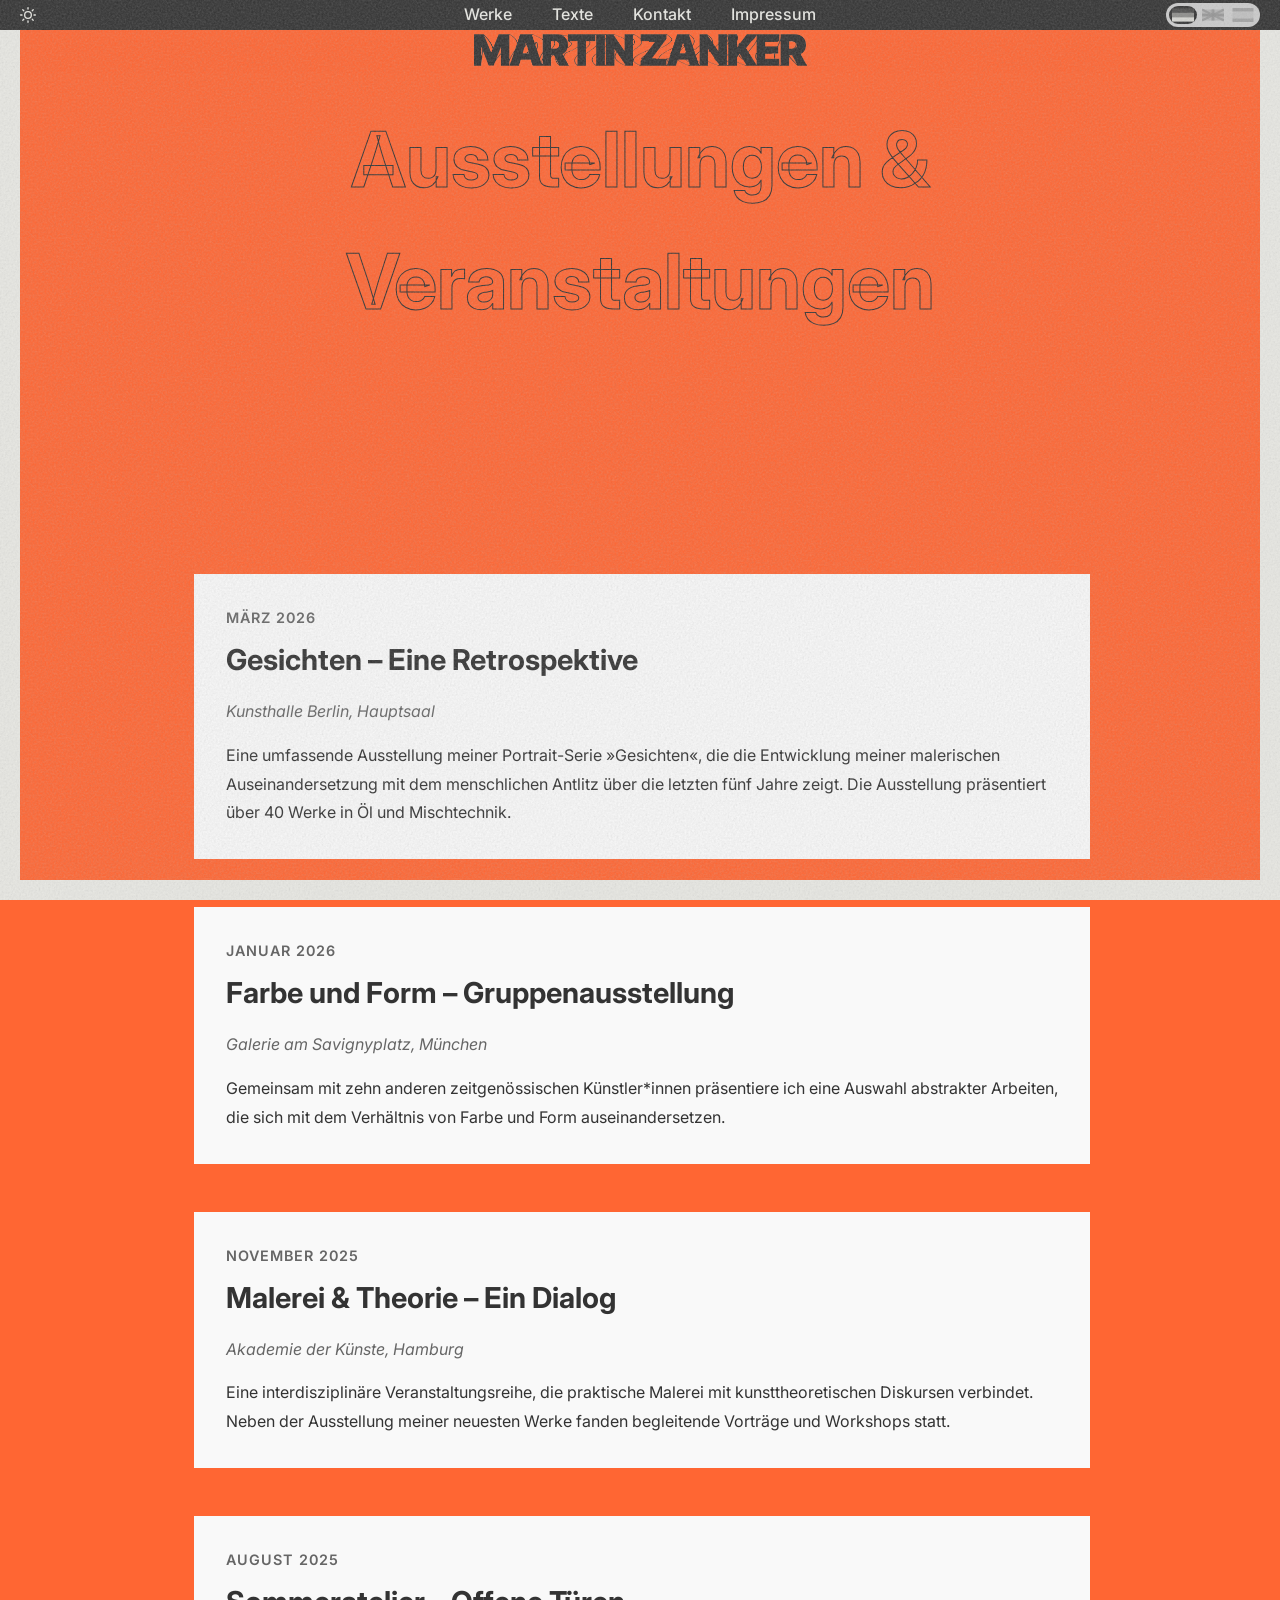
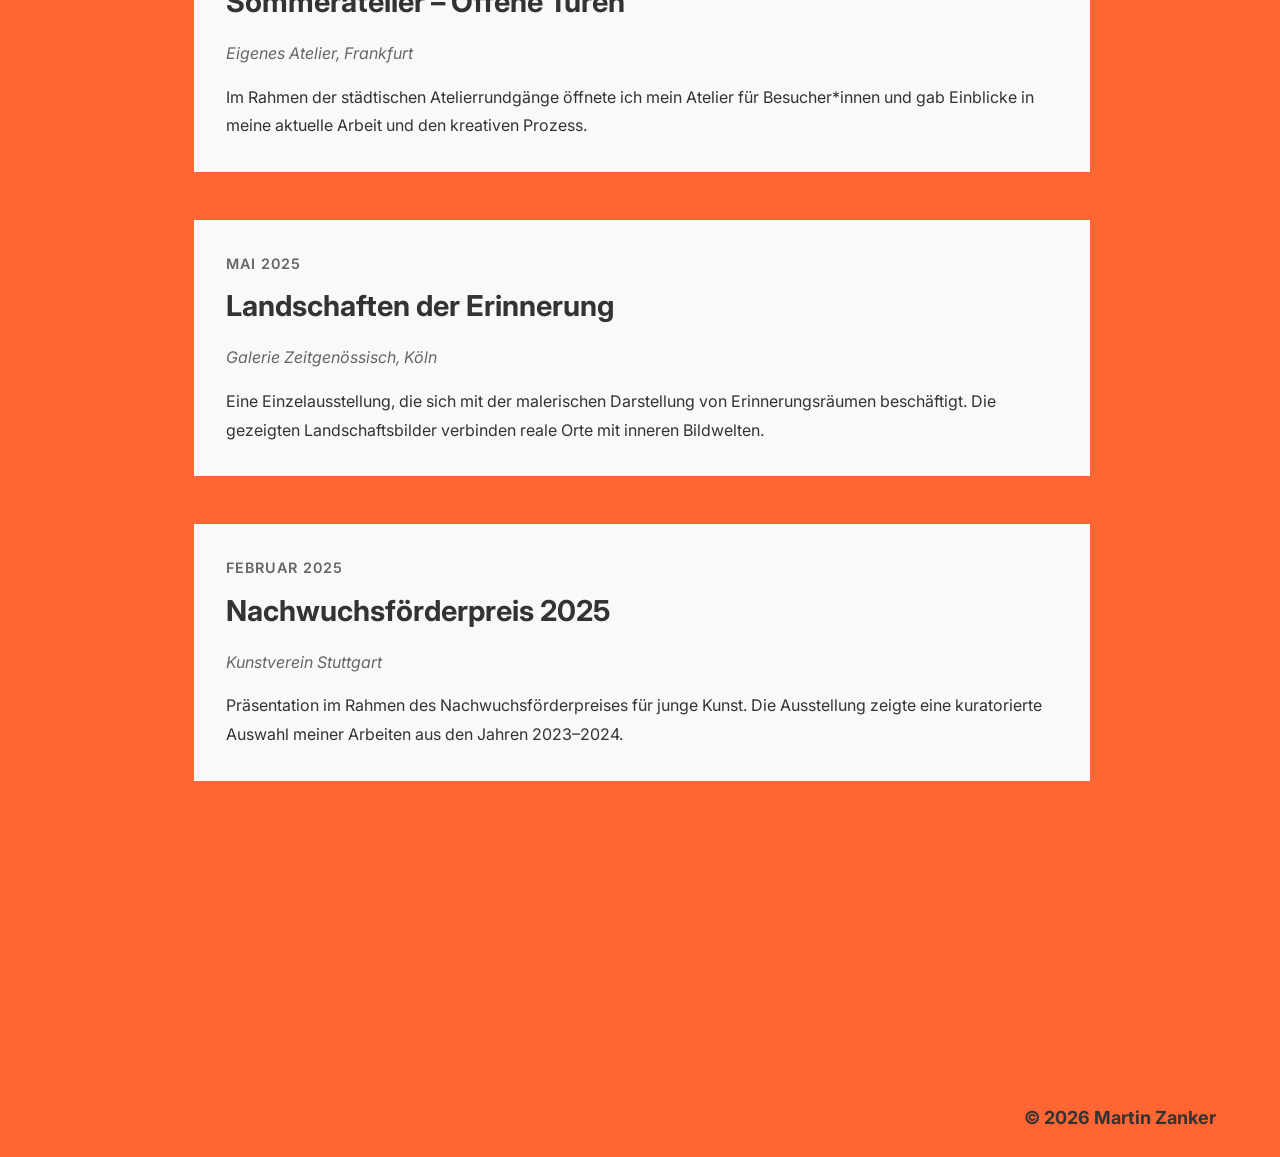
==== commit 17802634: "perf: Logo-GIFs (19+22 MB!) durch statische WebP ersetzen Die beiden animierten Logo-GIFs waren 3840" ====
--- a/Code/ausstellungen.html
+++ b/Code/ausstellungen.html
@@ -2,7 +2,7 @@
 <html lang="de">
 <head>
     <meta charset="UTF-8">
-    <meta name="viewport" content="width=device-width, initial-scale=1.0">
+    <meta name="viewport" content="width=device-width, initial-scale=1.0, viewport-fit=cover">
     <!-- Rahmenfarbe für die iOS-Safari-Balken; per JS (setTheme) an den Dark-Mode-Toggle gekoppelt -->
     <meta name="theme-color" content="#ff6633">
     <title>Ausstellungen - Martin Zanker</title>
@@ -76,8 +76,8 @@
     <!-- Header mit Logo -->
     <header class="fixed-header" onclick="window.location.href='index.html'" style="cursor: pointer;">
         <div class="header-content">
-            <img src="img/05_Logo_Inter.gif" alt="Martin Zanker Logo" class="logo-gif logo-gif-light">
-            <img src="img/05_Logo_Inter_orange_Transparent.gif" alt="Martin Zanker Logo" class="logo-gif logo-gif-dark">
+            <img src="img/05_Logo_Inter_static.webp" alt="Martin Zanker Logo" class="logo-gif logo-gif-light">
+            <img src="img/05_Logo_Inter_orange_Transparent_static.webp" alt="Martin Zanker Logo" class="logo-gif logo-gif-dark">
         </div>
     </header>
 
--- a/Code/css/styles.css
+++ b/Code/css/styles.css
@@ -82,7 +82,7 @@
 html {
     scroll-behavior: smooth;
     overflow-x: hidden; /* Verhindert horizontalen Viewport-Overflow durch 120vw-Boxen (v.a. Portrait) */
-    background-color: #E9E9E4; /* Light frame color for overscroll */
+    background-color: #ff6633; /* orange Rahmenfarbe für Overscroll/Safe-Area-Ränder */
     overscroll-behavior-y: none;
 }
 
@@ -168,6 +168,25 @@
 /* Dark mode grain - reduced opacity */
 body.dark-mode::after {
     opacity: 0.20;
+}
+
+/* ===== Performance auf Mobile (iOS-Hitze reduzieren) ===== */
+@media (max-width: 640px) {
+    /* Grain-Overlay (body::after, fixed über allem) macht die Seite auf dem iPhone
+       zusammen mit Parallax + viewport-fit=cover quasi unbenutzbar (sehr langsames
+       Laden). Daher auf Mobile aus. Für eine leichtere Körnung gibt es Alternativen. */
+    body::after { display: none !important; }
+
+    /* Header: opakes Orange statt backdrop-filter:blur — das Neu-Blurren des
+       durchscrollenden Inhalts pro Frame ist auf iOS eine der größten Heizquellen. */
+    header {
+        background-color: #ff6633 !important;
+        backdrop-filter: none !important;
+        -webkit-backdrop-filter: none !important;
+    }
+    body.dark-mode header {
+        background-color: #1a1a1a !important;
+    }
 }
 
 /* Background stripes - dark gray frame behind navigation */
@@ -433,6 +452,20 @@
     opacity: 0;
 }
 
+/* FOUC vermeiden: Anchor-Schriften (KONZEPT/RIVUS/MYTHUS/GESICHTEN) erst zeigen, wenn JS
+   sie positioniert hat — vorher stehen sie per transform:0 oben links übereinander.
+   body.layout-ready wird nach dem ersten recalculateLayout() gesetzt. */
+.konzept-heading-container,
+#rivus-anchor-container,
+#gesichten-anchor-container {
+    transition: opacity 0.25s ease;
+}
+body:not(.layout-ready) .konzept-heading-container,
+body:not(.layout-ready) #rivus-anchor-container,
+body:not(.layout-ready) #gesichten-anchor-container {
+    opacity: 0;
+}
+
 .konzept-heading-filled {
     color: #333333;
     grid-column: 1;
@@ -520,7 +553,7 @@
 }
 
 .content-box p {
-    color: #ff6633;
+    color: #1a1a1a; /* Light-Mode: dunkelgrau statt orange (Dark-Mode-Override bleibt #E9E9E4) */
     font-size: clamp(0.9rem, 0.7rem + 1vw, 1.2rem);
     line-height: 1.8;
     margin-bottom: 1.2rem;
@@ -671,7 +704,7 @@
 }
 
 .content-box-2 p {
-    color: #ff6633;
+    color: #1a1a1a; /* Light-Mode: dunkelgrau statt orange (Dark-Mode-Override bleibt #E9E9E4) */
     font-size: clamp(0.9rem, 0.7rem + 1vw, 1.2rem);
     line-height: 1.8;
     margin-bottom: 1.2rem;
@@ -1253,8 +1286,8 @@
     }
     .content-box:not(#mythus-box) p {
         text-align: justify;
-        max-width: calc(100vw - 72px) !important;
-        margin-left: 0 !important;
+        max-width: calc(100vw - 80px) !important; /* je 4px mehr Abstand zum Rahmen (mit margin-left) */
+        margin-left: 4px !important;
         margin-right: 0 !important;
     }
 
@@ -1268,8 +1301,8 @@
     }
     #rivus-content-box p {
         text-align: justify;
-        max-width: calc(100vw - 72px) !important;
-        margin-left: 0 !important;
+        max-width: calc(100vw - 80px) !important; /* je 4px mehr Abstand zum Rahmen (mit margin-left) */
+        margin-left: 4px !important;
         margin-right: 0 !important;
     }
 
@@ -1282,8 +1315,8 @@
     }
     #mythus-box p {
         text-align: justify;
-        max-width: calc(100vw - 72px) !important;
-        margin-left: 0 !important;
+        max-width: calc(100vw - 80px) !important; /* je 4px mehr Abstand zum Rahmen (mit margin-left) */
+        margin-left: 4px !important;
         margin-right: 0 !important;
     }
 
@@ -1299,8 +1332,8 @@
     }
     #gesichten-content-box p {
         text-align: justify;
-        max-width: calc(100vw - 72px) !important;
-        margin-left: 0 !important;
+        max-width: calc(100vw - 80px) !important; /* je 4px mehr Abstand zum Rahmen (mit margin-left) */
+        margin-left: 4px !important;
         margin-right: 0 !important;
     }
 
@@ -1516,7 +1549,7 @@
         font-size: 14px;
         height: 25px;
         top: auto;
-        bottom: 0;
+        bottom: env(safe-area-inset-bottom, 0px); /* über dem iOS-Home-Indicator halten */
         color: #333333;
         background-color: #E9E9E4!important;
         backdrop-filter: none!important;
@@ -3189,3 +3222,25 @@
     will-change: transform;
 }
 
+/* iOS Safe Areas (Notch oben / Home-Indicator unten) mit der Rahmenfarbe füllen,
+   damit dort keine Seiteninhalte hinter den durchscheinenden Safari-Balken sichtbar
+   bleiben (iOS 26). Höhe = 0, wenn es keine Safe-Area gibt (Desktop/Android) → harmlos.
+   Erfordert viewport-fit=cover (per JS gesetzt). */
+@supports (top: env(safe-area-inset-top)) {
+    #safe-area-top,
+    #safe-area-bottom {
+        position: fixed;
+        left: 0;
+        right: 0;
+        background-color: #ff6633; /* orange Rahmenfarbe */
+        pointer-events: none;
+    }
+    /* Über ALLEN Ebenen (auch Grain z10000 und Slide-Overlay z9999), damit kein
+       Seiteninhalt in die Safe Areas durchscheint. Die Bars liegen räumlich außerhalb
+       von Nav/Inhalt (nur Notch- bzw. Home-Indicator-Bereich), verdecken also nichts Klickbares. */
+    #safe-area-top    { top: 0;    height: env(safe-area-inset-top);    z-index: 99999; }
+    #safe-area-bottom { bottom: 0; height: env(safe-area-inset-bottom); z-index: 99999; }
+    body.dark-mode #safe-area-top,
+    body.dark-mode #safe-area-bottom { background-color: #1a1a1a; } /* dunkle Rahmenfarbe */
+}
+
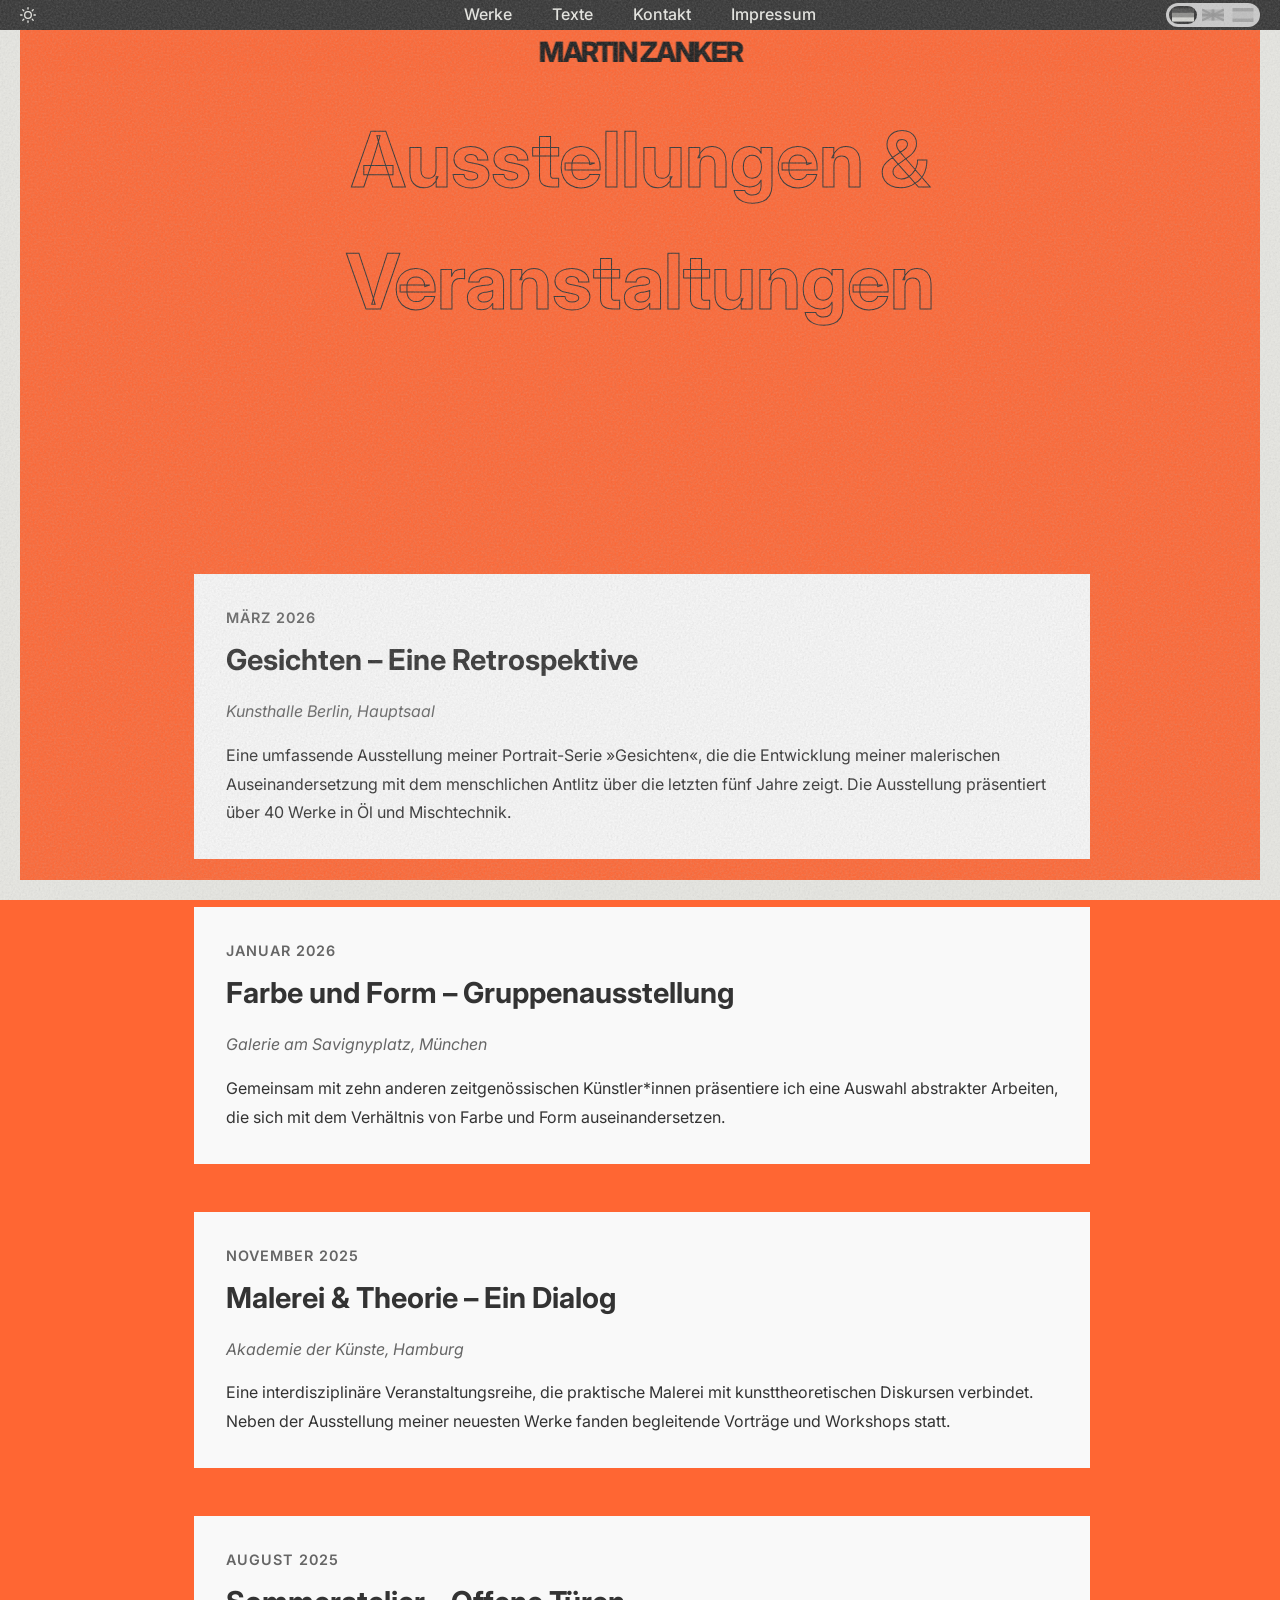
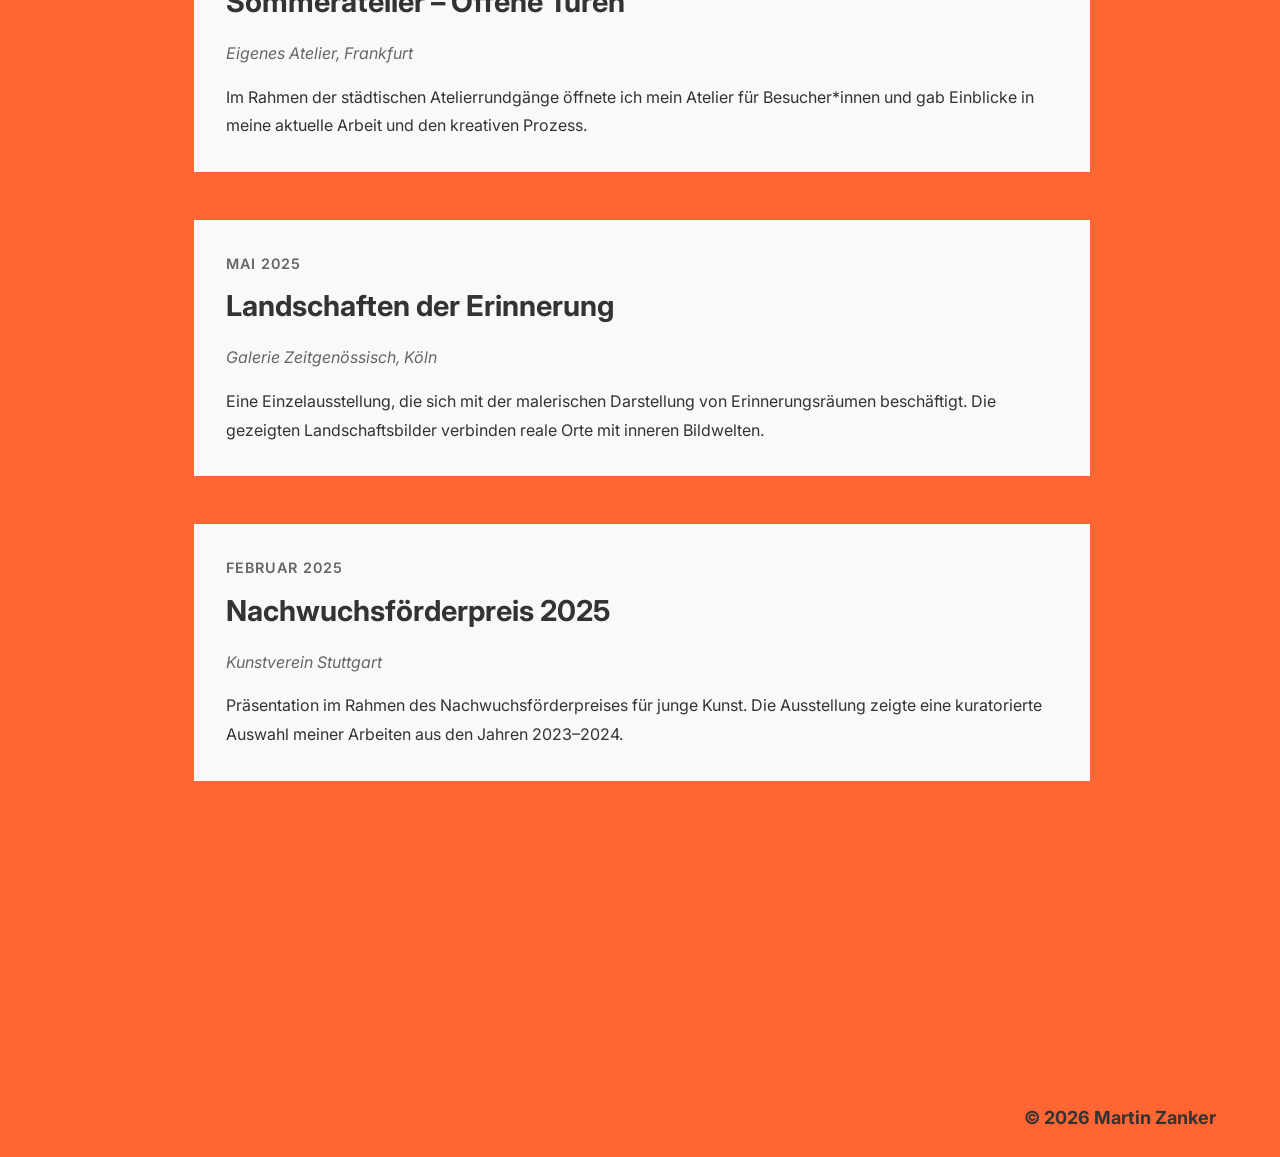
==== commit 4a811dc8: "feat: Logo als Text »MARTIN ZANKER« statt Bild Logo-Bilder durch <span class=logo-text> ersetzt (all" ====
--- a/Code/ausstellungen.html
+++ b/Code/ausstellungen.html
@@ -76,8 +76,7 @@
     <!-- Header mit Logo -->
     <header class="fixed-header" onclick="window.location.href='index.html'" style="cursor: pointer;">
         <div class="header-content">
-            <img src="img/05_Logo_Inter_static.webp" alt="Martin Zanker Logo" class="logo-gif logo-gif-light">
-            <img src="img/05_Logo_Inter_orange_Transparent_static.webp" alt="Martin Zanker Logo" class="logo-gif logo-gif-dark">
+            <span class="logo-text">MARTIN ZANKER</span>
         </div>
     </header>
 
--- a/Code/css/styles.css
+++ b/Code/css/styles.css
@@ -389,15 +389,17 @@
     display: block;
 }
 
-/* Logo text - simple dark gray text like MALEREI (kept for fallback) */
+/* Logo text »MARTIN ZANKER« (ersetzt das frühere Logo-GIF). Auf der Landingpage
+   skaliert die Shrink-Animation (updateHeaderSize) die font-size; der Clamp hier ist
+   nur der initiale Wert vor dem ersten JS-Frame. Subseiten: feste Größe (s. unten). */
 .logo-text {
     font-family: 'Inter', sans-serif;
-    font-size: 108px; /* Same as MALEREI */
-    font-weight: 700;
+    font-size: clamp(34px, 6vw, 86px);
+    font-weight: 800;
     letter-spacing: -0.08em; /* Same tight spacing as MALEREI */
     text-transform: uppercase;
     margin: 0;
-    color: #333333; /* Dark gray like MALEREI */
+    color: #1a1a1a;
     will-change: transform, font-size;
     transition: none;
     position: absolute;
@@ -405,6 +407,13 @@
     left: 50%;
     transform: translate(-50%, -50%);
     white-space: nowrap;
+}
+body.dark-mode .logo-text {
+    color: #ff6633; /* orange im Dark-Mode (wie das frühere dunkle Logo) */
+}
+/* Subseiten haben einen fixen (nicht schrumpfenden) Header → feste Logo-Größe */
+.fixed-header .logo-text {
+    font-size: 28px;
 }
 
 /* =============== MAIN HEADING =============== */
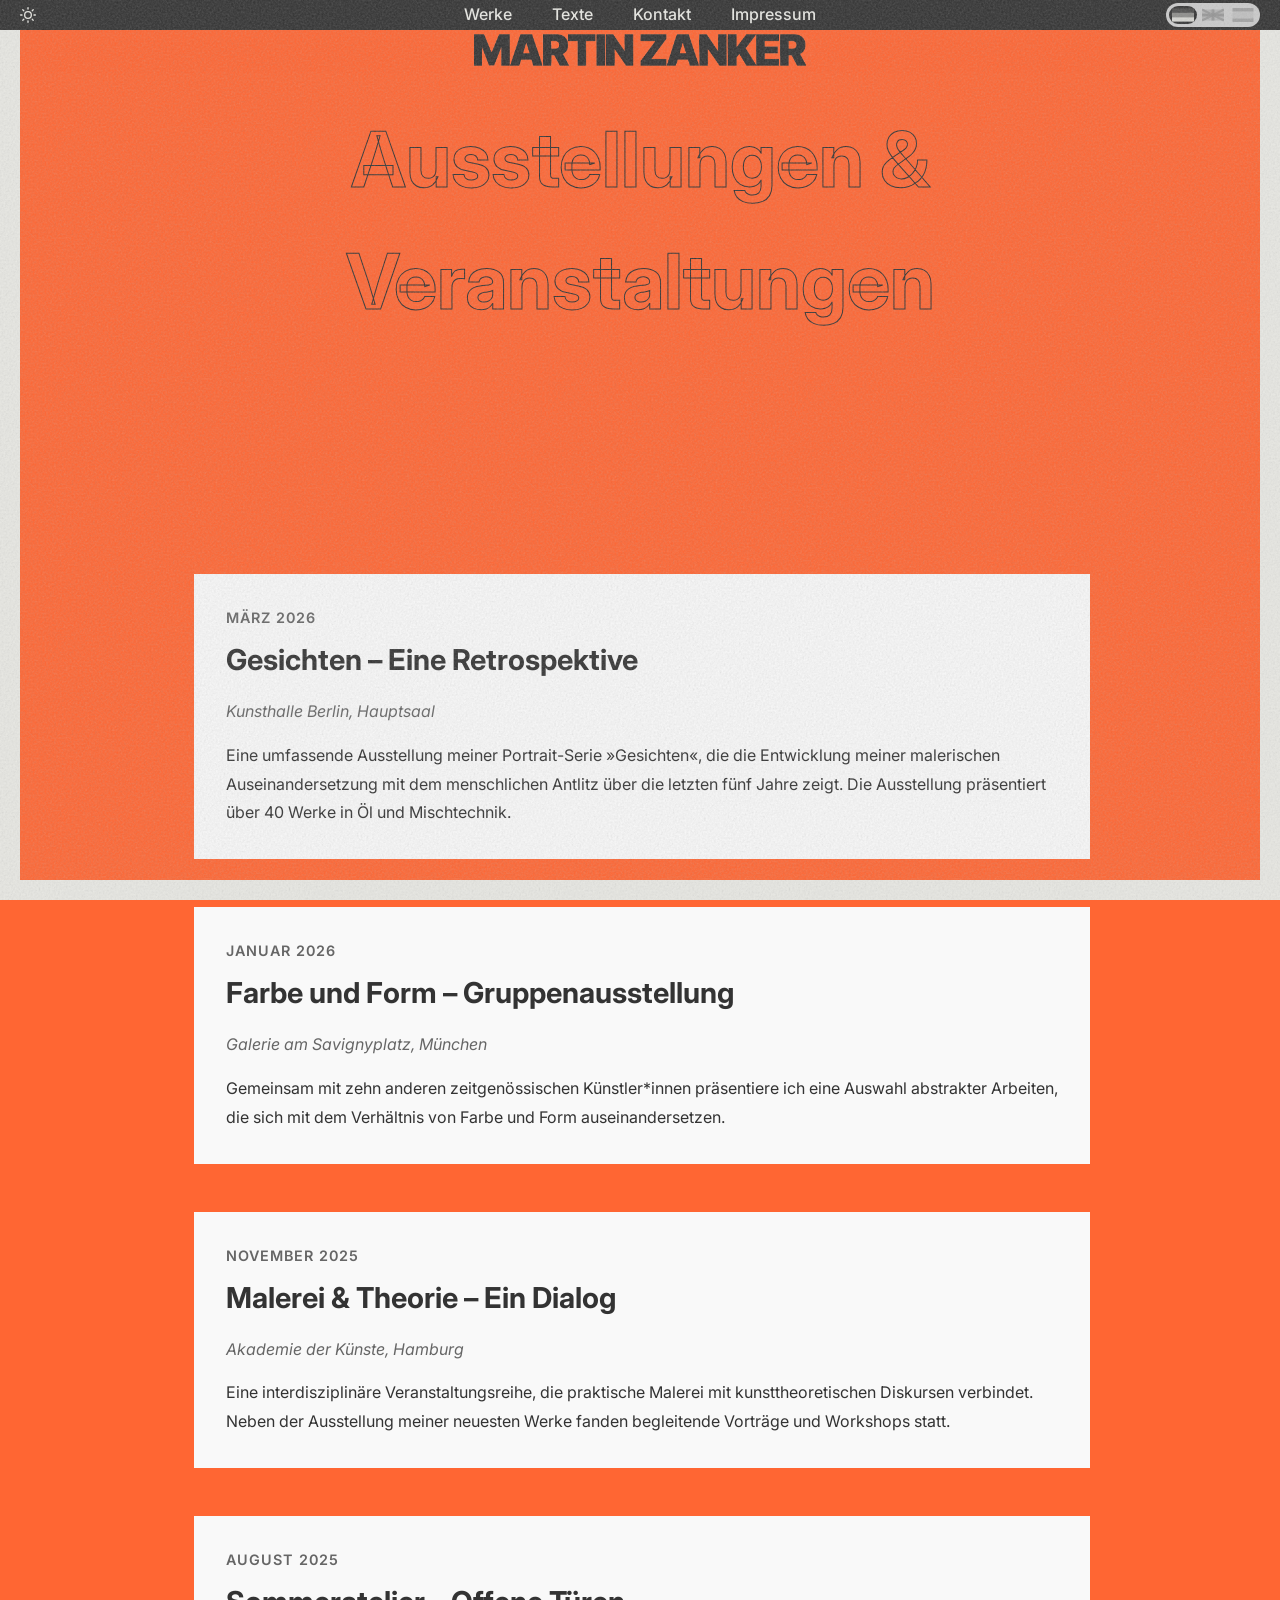
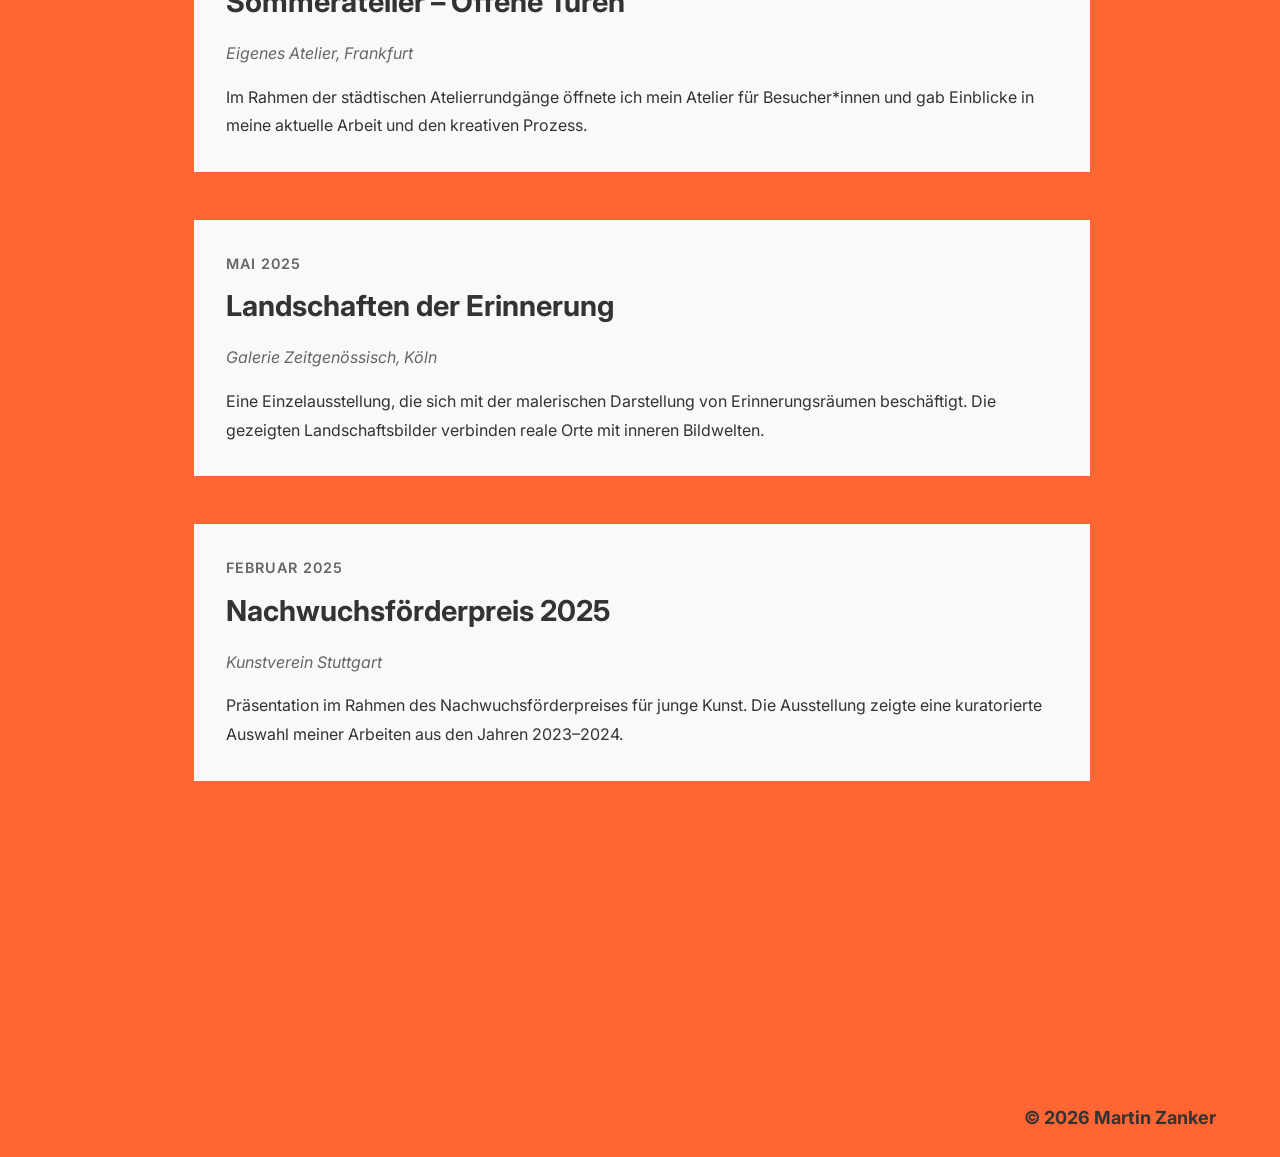
==== commit d621bd78: "feat: Logo nach Gerät – animiertes Bild (Desktop/iPad) vs Text-Intro (Smartphone) - Desktop/iPad: an" ====
--- a/Code/ausstellungen.html
+++ b/Code/ausstellungen.html
@@ -76,6 +76,8 @@
     <!-- Header mit Logo -->
     <header class="fixed-header" onclick="window.location.href='index.html'" style="cursor: pointer;">
         <div class="header-content">
+            <img data-src="img/05_Logo_Inter_anim.webp" alt="Martin Zanker Logo" class="logo-gif logo-gif-light">
+            <img data-src="img/05_Logo_Inter_orange_Transparent_anim.webp" alt="Martin Zanker Logo" class="logo-gif logo-gif-dark">
             <span class="logo-text">MARTIN ZANKER</span>
         </div>
     </header>
--- a/Code/css/styles.css
+++ b/Code/css/styles.css
@@ -399,7 +399,7 @@
     letter-spacing: -0.08em; /* Same tight spacing as MALEREI */
     text-transform: uppercase;
     margin: 0;
-    color: #1a1a1a;
+    color: var(--color-dark); /* exakt wie »MALEREI« (main-heading-filled) */
     will-change: transform, font-size;
     transition: none;
     position: absolute;
@@ -407,6 +407,7 @@
     left: 50%;
     transform: translate(-50%, -50%);
     white-space: nowrap;
+    display: none; /* Standard (Desktop/iPad): animiertes Logo-Bild; Text nur auf Smartphones */
 }
 body.dark-mode .logo-text {
     color: #ff6633; /* orange im Dark-Mode (wie das frühere dunkle Logo) */
@@ -414,6 +415,11 @@
 /* Subseiten haben einen fixen (nicht schrumpfenden) Header → feste Logo-Größe */
 .fixed-header .logo-text {
     font-size: 28px;
+}
+/* Echte Smartphones: Text-Logo (mit Intro-Animation) statt animiertem Bild */
+@media (hover: none) and (pointer: coarse) and (max-width: 600px) {
+    .logo-gif { display: none !important; }
+    .logo-text { display: block; }
 }
 
 /* =============== MAIN HEADING =============== */
@@ -1585,11 +1591,12 @@
         display: flex;
         align-items: center;
         position: relative;
-    }
-
-    /* Kleiner Abstand zwischen Aa-Button und Hamburger */
+        margin-left: 20px; /* doppelter Abstand zwischen den rechten Buttons */
+    }
+
+    /* Abstand zwischen Aa-Button und Hamburger (doppelt: 10px → 20px) */
     .nav-toggle {
-        margin-left: 10px;
+        margin-left: 20px;
     }
 
     /* KONZEPT: Text zentriert — Box bei wrapper-padding(16px) + box-padding(20px) = 36px
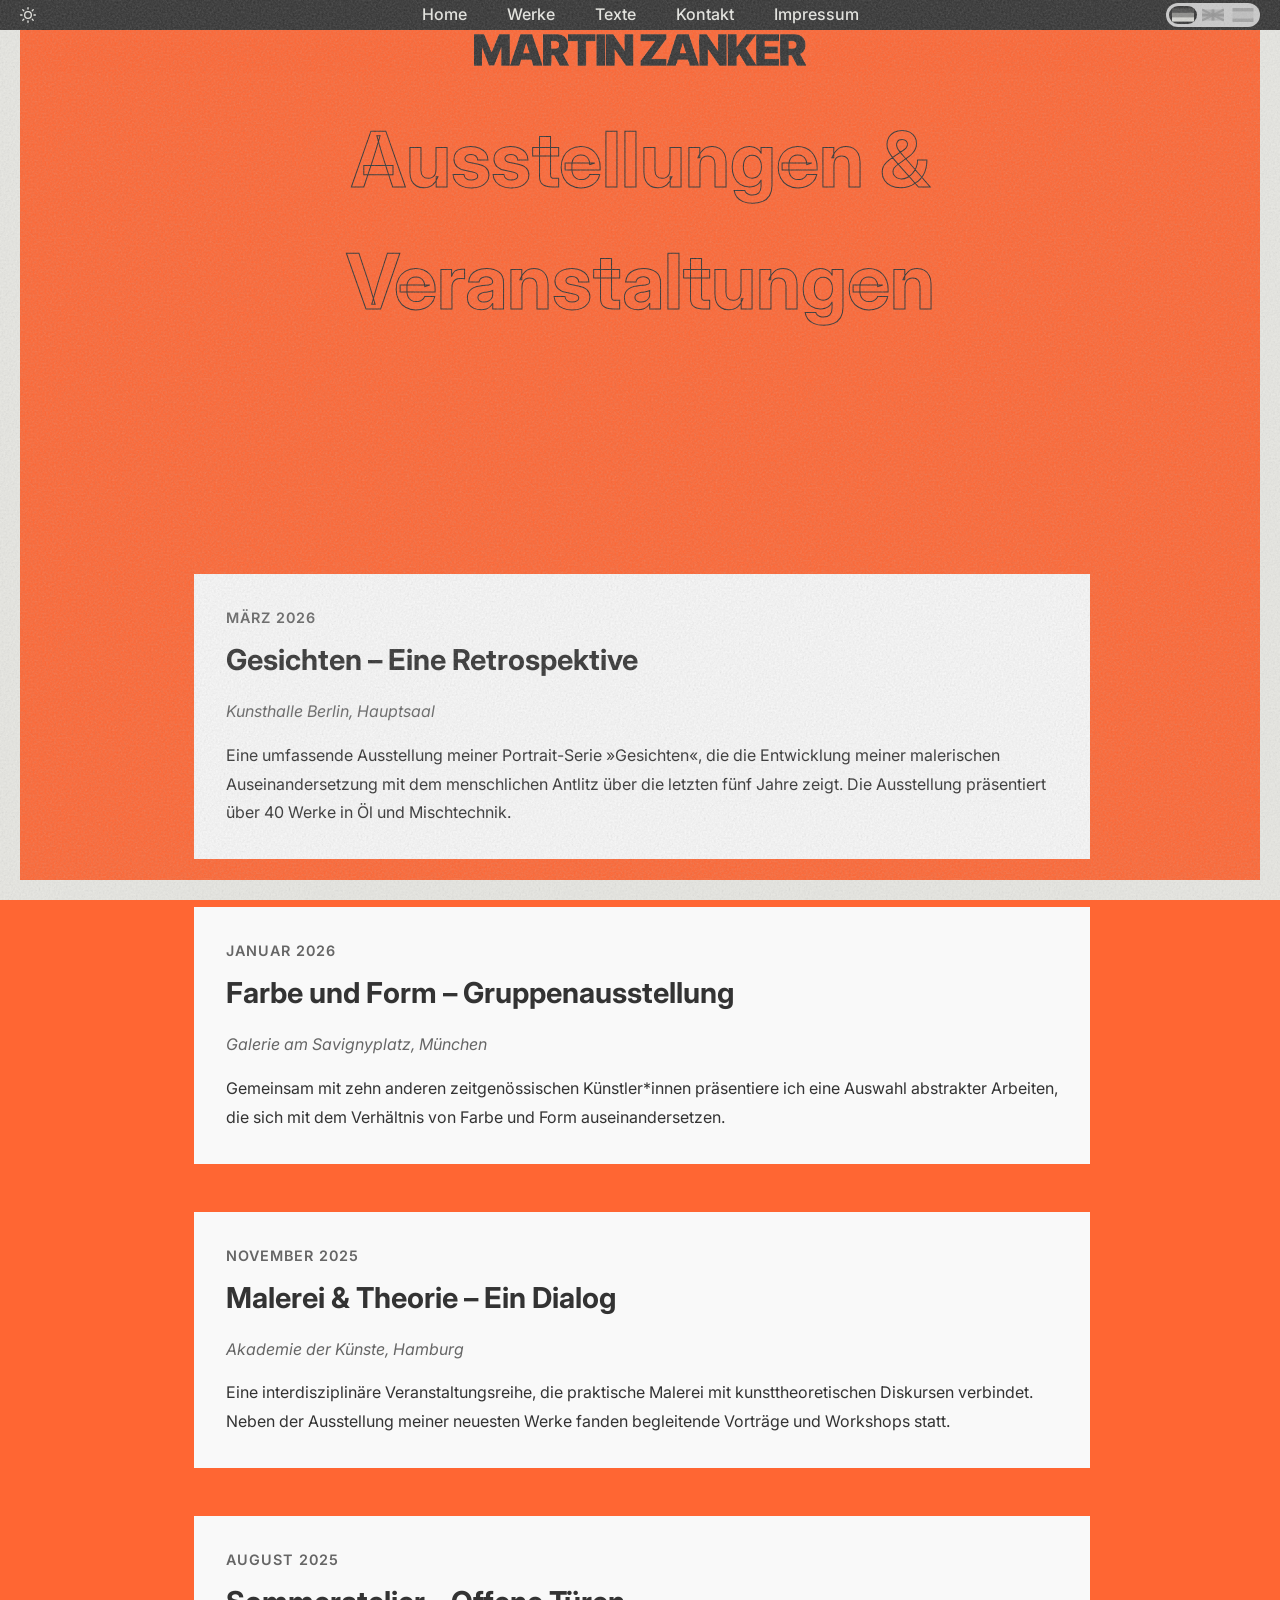
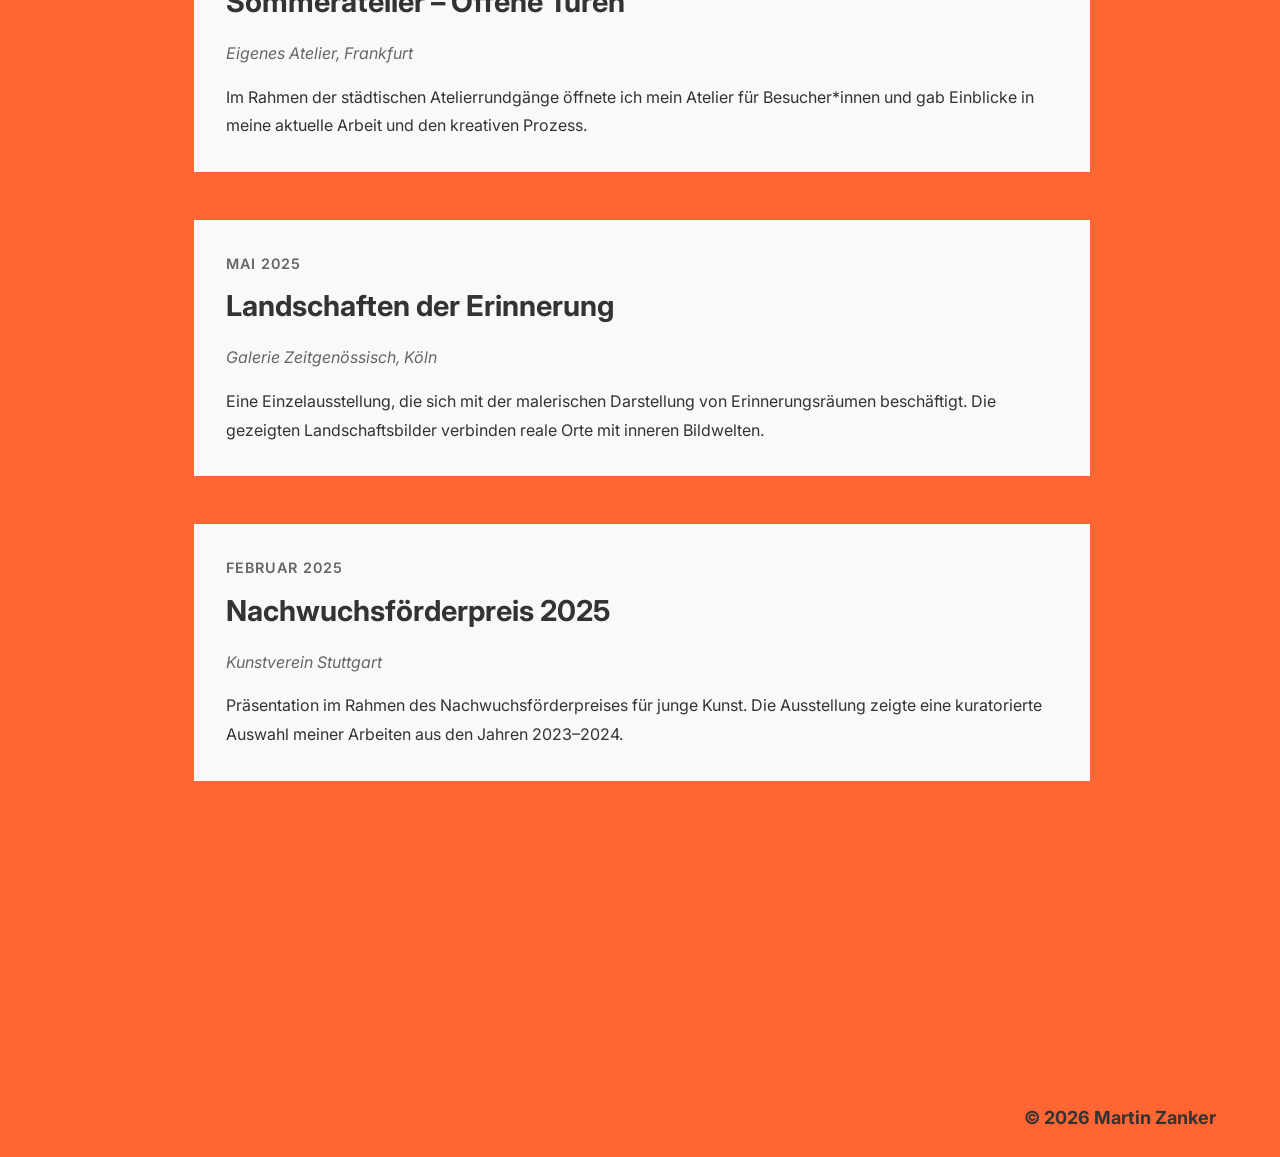
==== commit dc181e95: "feat: 'Home'-Menuepunkt auf allen Seiten/Sprachen (erster Nav-Eintrag, fuehrt zur sprachrichtigen La" ====
--- a/Code/ausstellungen.html
+++ b/Code/ausstellungen.html
@@ -65,6 +65,7 @@
                 <span></span>
             </button>
             <ul class="nav-menu">
+                <li><a href="index.html" class="nav-home" data-de="Home" data-en="Home" data-es="Home">Home</a></li>
                 <li><a href="werke.html" data-de="Werke" data-en="Works" data-es="Obras">Werke</a></li>
                 <li><a href="reden.html" data-de="Texte" data-en="Texts" data-es="Textos">Texte</a></li>
                 <li><a href="kontakt.html" data-de="Kontakt" data-en="Contact" data-es="Contacto">Kontakt</a></li>
--- a/Code/css/styles.css
+++ b/Code/css/styles.css
@@ -153,10 +153,12 @@
 body::after {
     content: '';
     position: fixed;
-    top: 0;
+    /* Safe Areas aussparen, damit sich der Grain nicht mit den orangen Safe-Area-Flächen
+       überlagert (auf iOS verdrängte das Overlay sonst die Flächen). Desktop: Insets = 0. */
+    top: env(safe-area-inset-top, 0);
+    bottom: env(safe-area-inset-bottom, 0);
     left: 0;
-    width: 100%;
-    height: 100%;
+    right: 0;
     pointer-events: none;
     z-index: 10000;
     background-image: url("data:image/svg+xml,%3Csvg viewBox='0 0 256 256' xmlns='http://www.w3.org/2000/svg'%3E%3Cfilter id='paper'%3E%3CfeTurbulence type='fractalNoise' baseFrequency='0.5' numOctaves='3' stitchTiles='stitch'/%3E%3CfeColorMatrix type='matrix' values='0.3 0.3 0.3 0 0 0.3 0.3 0.3 0 0 0.3 0.3 0.3 0 0 0 0 0 1 0'/%3E%3C/filter%3E%3Crect width='100%25' height='100%25' filter='url(%23paper)' fill='%23808080'/%3E%3C/svg%3E");
@@ -170,22 +172,126 @@
     opacity: 0.20;
 }
 
-/* ===== Performance auf Mobile (iOS-Hitze reduzieren) ===== */
+/* ===== Mobile ===== */
 @media (max-width: 640px) {
-    /* Grain-Overlay (body::after, fixed über allem) macht die Seite auf dem iPhone
-       zusammen mit Parallax + viewport-fit=cover quasi unbenutzbar (sehr langsames
-       Laden). Daher auf Mobile aus. Für eine leichtere Körnung gibt es Alternativen. */
-    body::after { display: none !important; }
-
-    /* Header: opakes Orange statt backdrop-filter:blur — das Neu-Blurren des
-       durchscrollenden Inhalts pro Frame ist auf iOS eine der größten Heizquellen. */
-    header {
-        background-color: #ff6633 !important;
-        backdrop-filter: none !important;
-        -webkit-backdrop-filter: none !important;
-    }
-    body.dark-mode header {
-        background-color: #1a1a1a !important;
+    /* Grain als absolute-Layer statt fixed-Overlay: Das ganzflächige FIXED-Overlay
+       verdrängte auf iOS die orangen Safe-Area-Flächen (Konflikt mehrfach bestätigt).
+       Als absolute-Layer (body ist position:relative, #scroll-spacer streckt die volle
+       Höhe) scrollt der Grain mit dem Inhalt → kein fixed-Geschwister mehr, die
+       Safe-Area-Flächen bleiben erhalten. Bonus: absolute repaintet beim Scrollen nicht. */
+    body::after {
+        position: absolute;
+        top: 0;
+        bottom: 0;
+        left: 0;
+        right: 0;
+        display: block;
+    }
+}
+
+/* Touch-Mobile: MYTHUS-Sektion (und alles danach) im Dokumentfluss näher an RIVUS rücken.
+   Negativer margin-top zieht den MYTHUS-Anker-Container + nachfolgende Geschwister
+   (mythus-box-wrapper, Daniel, GESICHTEN, Michael) hoch → kleinerer docTop → kürzerer
+   Scrollweg zwischen den Snaps. Nur echtes Touch (hover:none) → narrowHover bleibt unberührt.
+   Wert tunbar. */
+@media (hover: none) and (pointer: coarse) and (max-width: 600px) {
+    /* Hinweis: Abstände der Snap-Blöcke werden NICHT hier per margin gesteuert
+       (margin verändert den gemessenen docTop / s-Wert nicht zuverlässig), sondern
+       direkt im JS über die gecachten docTops (z.B. _box2WrapperDocTop für RIVUS). */
+    #mythus-anchor-container {
+        margin-top: -600px;
+    }
+}
+
+/* Klappbare Textblöcke – nur auf dem Smartphone per JS injiziert. Außerhalb von Touch
+   ausgeblendet, damit der Pfeil nie auf Desktop/Tablet auftaucht. */
+.block-arrow {
+    display: none;
+}
+@media (hover: none) and (pointer: coarse) and (max-width: 600px) {
+    .content-box,
+    .content-box-2 {
+        position: relative; /* Anker für den absolut zentrierten Pfeil */
+    }
+    /* Text smooth ein-/ausklappen; oben Platz für den Pfeil, damit er IMMER über dem Text steht */
+    .content-box .lang-container,
+    .content-box-2 .lang-container {
+        overflow: hidden;
+        max-height: 3000px;
+        opacity: 1;
+        padding-top: 46px;
+        transition: max-height 0.5s ease, opacity 0.35s ease;
+    }
+    .content-box.collapsed .lang-container,
+    .content-box-2.collapsed .lang-container {
+        max-height: 0;
+        opacity: 0;
+        padding-top: 0; /* sonst bleiben 46px stehen (border-box) → ungleich hohe eingeklappte Boxen */
+    }
+    /* Smartphone: kleinerer Zeilenabstand der Box-Texte (war 1.8) */
+    .content-box p,
+    .content-box-2 p {
+        line-height: 1.25;
+    }
+    /* Eingeklappt: schmaler Streifen Box-Hintergrund für den Pfeil */
+    .content-box.collapsed,
+    .content-box-2.collapsed {
+        min-height: 58px;
+    }
+    /* MYTHUS eingeklappt: gleiche Höhe wie die anderen Boxen (58px, wie RIVUS).
+       #mythus-box hat oben/unten je 65px Padding → auf 20px reduzieren, dann greift min-height:58. */
+    #mythus-box.collapsed {
+        padding-top: 20px !important;
+        padding-bottom: 20px !important;
+    }
+
+    /* Dropdown-Pfeil: links, knapp über dem Text, orange, dreht sich beim Aufklappen */
+    .content-box .block-arrow,
+    .content-box-2 .block-arrow {
+        display: block;
+        position: absolute;
+        top: 23px;
+        left: 24px; /* links, etwa auf Höhe des Text-Anfangs */
+        z-index: 30;
+        padding: 6px;
+        background: none;
+        border: none;
+        cursor: pointer;
+        line-height: 0;
+        color: #ff6633; /* Light-Mode orange */
+        pointer-events: auto; /* Wrapper sind pointer-events:none → Pfeil explizit aktivieren */
+        transform: rotate(180deg); /* offen: Pfeil zeigt nach oben (= einklappen) */
+        transition: transform 0.45s ease;
+    }
+    /* Dark-Mode: dunkelgrau wie der Seiten-Hintergrund (#333333), subtil auf der #1a1a1a-Box */
+    body.dark-mode .content-box .block-arrow,
+    body.dark-mode .content-box-2 .block-arrow {
+        color: #333333;
+    }
+    .content-box.collapsed .block-arrow,
+    .content-box-2.collapsed .block-arrow {
+        transform: rotate(0deg); /* zu: Pfeil zeigt nach unten (= aufklappen) */
+    }
+    .block-arrow svg {
+        width: 38px;
+        height: 38px;
+        display: block;
+    }
+    /* MYTHUS-Pfeil 8px tiefer als die anderen (eingeklappt) */
+    #mythus-box .block-arrow {
+        top: 31px;
+    }
+    /* Aufgeklappt: Pfeil 8px über dem Text. Text-Oberkante = Box-Padding-top + 46px (lang-container).
+       Pfeilhöhe ~50px → top = Box-Padding-top − 12. Pro Box nach deren Padding. */
+    .content-box:not(.collapsed) .block-arrow,
+    .content-box-2:not(.collapsed) .block-arrow {
+        top: 8px; /* Padding 20px (KONZEPT, RIVUS) */
+    }
+    #gesichten-content-box:not(.collapsed) .block-arrow {
+        top: 25px; /* Padding 37px */
+    }
+    #mythus-box:not(.collapsed) .block-arrow {
+        top: 53px; /* Padding 65px */
     }
 }
 
@@ -227,6 +333,15 @@
     bottom: 0;
     right: 0;
     width: 20px;
+}
+
+/* Vertikale Backing-Streifen hell wie der Rahmen (#E9E9E4). Sie liegen hinter den hellen
+   frame-border-left/right und sind normal verdeckt — aber wenn die Safari-URL-Leiste beim
+   Hochscrollen die Viewport-Höhe ändert, ziehen die fixierten Rahmen kurz nach und gäben sonst
+   das dunkle #333333 frei (kurzes schwarzes Durchblitzen). Dark-Mode bleibt #1a1a1a. */
+body:not(.dark-mode) .background-stripe-left,
+body:not(.dark-mode) .background-stripe-right {
+    background-color: #E9E9E4;
 }
 
 /* =============== NAVIGATION =============== */
@@ -453,6 +568,17 @@
     letter-spacing: -0.08em;
     text-transform: uppercase;
     margin: 0;
+    white-space: nowrap; /* kein Zeilenumbruch (z.B. spanisch CONCEPTO) */
+}
+
+/* Spanisch: CONCEPTO ist breiter als das Fenster → Überschrift weiter nach links
+   (Anker folgt automatisch, da _konzeptAnchorLeft aus der Filled-Position gemessen wird).
+   NUR der echte KONZEPT-Container — der MYTHUS-Anker teilt sich die Klasse, soll aber wie auf
+   der deutschen Seite stehen bleiben, daher per :not() ausgenommen. */
+@media (max-width: 640px) {
+    body.is-es .konzept-heading-container:not(#mythus-anchor-container) {
+        margin-left: -20px;
+    }
 }
 
 /* Fading effect for filled headings */
@@ -859,6 +985,18 @@
     margin-top: var(--malerei-alex-gap);
 }
 
+/* iPad im Landscape: MALEREI (bzw. PAINTING/PINTURA) UNTER das Alex-Bild legen und das
+   Bild höher setzen — ähnlich wie auf dem iPhone. Klasse wird per JS gesetzt (ipad-landscape),
+   da iPad-Landscape per CSS nicht von Desktop unterscheidbar ist. Werte tunbar:
+   - heading-top-offset: vertikale Position von MALEREI (größer = tiefer)
+   - malerei-alex-gap : negativ → Bild über MALEREI (mehr negativ = Bild höher / mehr Abstand)
+   - image-alex-width : Bildgröße (Alex ist ~quadratisch, Höhe ≈ Breite) */
+body.ipad-landscape {
+    --image-alex-width: clamp(431px, 43.1vw, 546px); /* wächst nach unten (Oberkante = margin-top, bleibt) */
+    --heading-top-offset: 630px;                   /* MALEREI 160px tiefer */
+    --malerei-alex-gap: calc(-30vw - 70px);        /* kompensiert die 160px, damit die Bild-Oberkante bleibt */
+}
+
 @media (min-width: 641px) {
     .main-heading-container .words-stair {
         margin-bottom: -4px; /* 100px tiefer als globale 96px */
@@ -1103,7 +1241,7 @@
         --spacing-box-padding: 20px;
         --image-alex-width: clamp(242px, 82.6vw, 386px);
         --image-ben-height: 80vh;
-        --heading-top-offset: 540px;
+        --heading-top-offset: 490px; /* MALEREI + Alex 50px höher (war 540) */
         --malerei-alex-gap: clamp(-385px, 8vw, -335px); /* -385px tiefer als Standard */
         --konzept-offset: clamp(200px, 40vh, 350px);
         --gesichten-offset: clamp(180px, 35vh, 300px);
@@ -1212,6 +1350,7 @@
     #gesichten-anchor-gray   { z-index: 3; }
     #mythus-anchor-container .konzept-heading-filled,
     #gesichten-anchor-container .gesichten-anchor-filled { z-index: 4; }
+
 
     .rivus-anchor-gray,
     .rivus-anchor-filled,
@@ -1542,6 +1681,13 @@
         color: #E9E9E4;
     }
 
+    /* Dark-Mode-Tap-Gradient für ALLE Bilder. Zuvor global definiert; ging beim
+       Refactor auf .image-info::after verloren (das ::after-Fade greift erst ab 641px,
+       Mobile nutzt aber sein eigenes background-System). */
+    body.dark-mode .info-active .image-info,
+    body.dark-mode #ben-image-with-info.info-active .image-info,
+    body.dark-mode #mythus-daniel-image-with-info.info-active .image-info,
+    body.dark-mode .main-heading-container .info-active .image-info,
     body.dark-mode #michael-image-with-info.info-active .image-info {
         background: linear-gradient(to bottom, transparent 15%, rgba(0,0,0,0.72) 100%);
     }
@@ -2190,7 +2336,8 @@
 .daniel-mobile-3,
 .daniel-mobile-4,
 .michael-mobile-3,
-.michael-mobile-4 {
+.michael-mobile-4,
+.alex-en {
     display: none;
 }
 
@@ -2239,6 +2386,14 @@
 .words-stair__line:nth-child(9)  { left: 144px; }
 .words-stair__line:nth-child(10) { left: 160px; }
 .words-stair__line:nth-child(11) { left: 176px; }
+
+/* Alex-Größenzeile fest auf Stufe 6 halten. Sie steht im DOM an Position 9, weil die
+   EN-Mobile-Umbruchzeilen (alex-en) dazwischen liegen (sonst nur versteckt) – ohne diese
+   feste Position würde nth-child(9) sie auf Stufe 9 schieben. Gilt Desktop + Mobile (DE/ES). */
+.main-heading-container .words-stair__line.alex-size {
+    left: 96px;
+    transform: skew(0deg, -30deg) scaleY(1.33333);
+}
 
 /* Daniel Desktop: fehlende left-Positionen und korrekter Transform für desktop-3 */
 @media (min-width: 769px) {
@@ -2317,6 +2472,16 @@
     .main-heading-container .words-stair__line:nth-child(5) { left: 80px; }
     .main-heading-container .words-stair__line:nth-child(6) { left: 96px; }
 
+    /* Alex EN auf Mobile: längeren Materialtext anders umbrechen
+       (AND COLOURED / PENCIL ON / CANVAS,). Nur englische Seite (body.is-en).
+       DE/ES behalten ihren kürzeren 2-Zeilen-Umbruch (alex-tail-default). */
+    body.is-en .main-heading-container .alex-tail-default { display: none; }
+    body.is-en .main-heading-container .words-stair__line.alex-en { display: list-item; }
+    body.is-en .main-heading-container .words-stair__line.alex-en-a { left: 64px; transform: skew(0deg,  -30deg) scaleY(1.33333); }
+    body.is-en .main-heading-container .words-stair__line.alex-en-b { left: 80px; transform: skew(60deg, -30deg) scaleY(0.66667); }
+    body.is-en .main-heading-container .words-stair__line.alex-en-c { left: 96px; transform: skew(0deg,  -30deg) scaleY(1.33333); }
+    body.is-en .main-heading-container .words-stair__line.alex-size { left: 112px; transform: skew(60deg, -30deg) scaleY(0.66667); }
+
     .info-active .words-stair__line p {
         transform: translate3d(0, -41px, 0);
     }
@@ -2740,11 +2905,11 @@
 
 /* Dark mode header */
 body.dark-mode header {
-    background-color: rgba(51, 51, 51, 0.75); /* Darker semi-transparent */
+    background-color: rgba(51, 51, 51, 0.75); /* Frosted Glass im body-Hintergrundton #333333 */
 }
 
 body.dark-mode .header-backdrop {
-    background-color: #333333; /* Match dark mode background */
+    background-color: #333333; /* = body-Hintergrund im Dark-Mode → kein dunkles Rechteck mehr */
 }
 
 /* Dark mode headings */
@@ -3256,6 +3421,8 @@
        von Nav/Inhalt (nur Notch- bzw. Home-Indicator-Bereich), verdecken also nichts Klickbares. */
     #safe-area-top    { top: 0;    height: env(safe-area-inset-top);    z-index: 99999; }
     #safe-area-bottom { bottom: 0; height: env(safe-area-inset-bottom); z-index: 99999; }
+    /* Unten ist der Rahmen hell (#E9E9E4, wie die vertikalen Streifen), nicht orange wie oben. */
+    #safe-area-bottom { background-color: #E9E9E4; }
     body.dark-mode #safe-area-top,
     body.dark-mode #safe-area-bottom { background-color: #1a1a1a; } /* dunkle Rahmenfarbe */
 }
